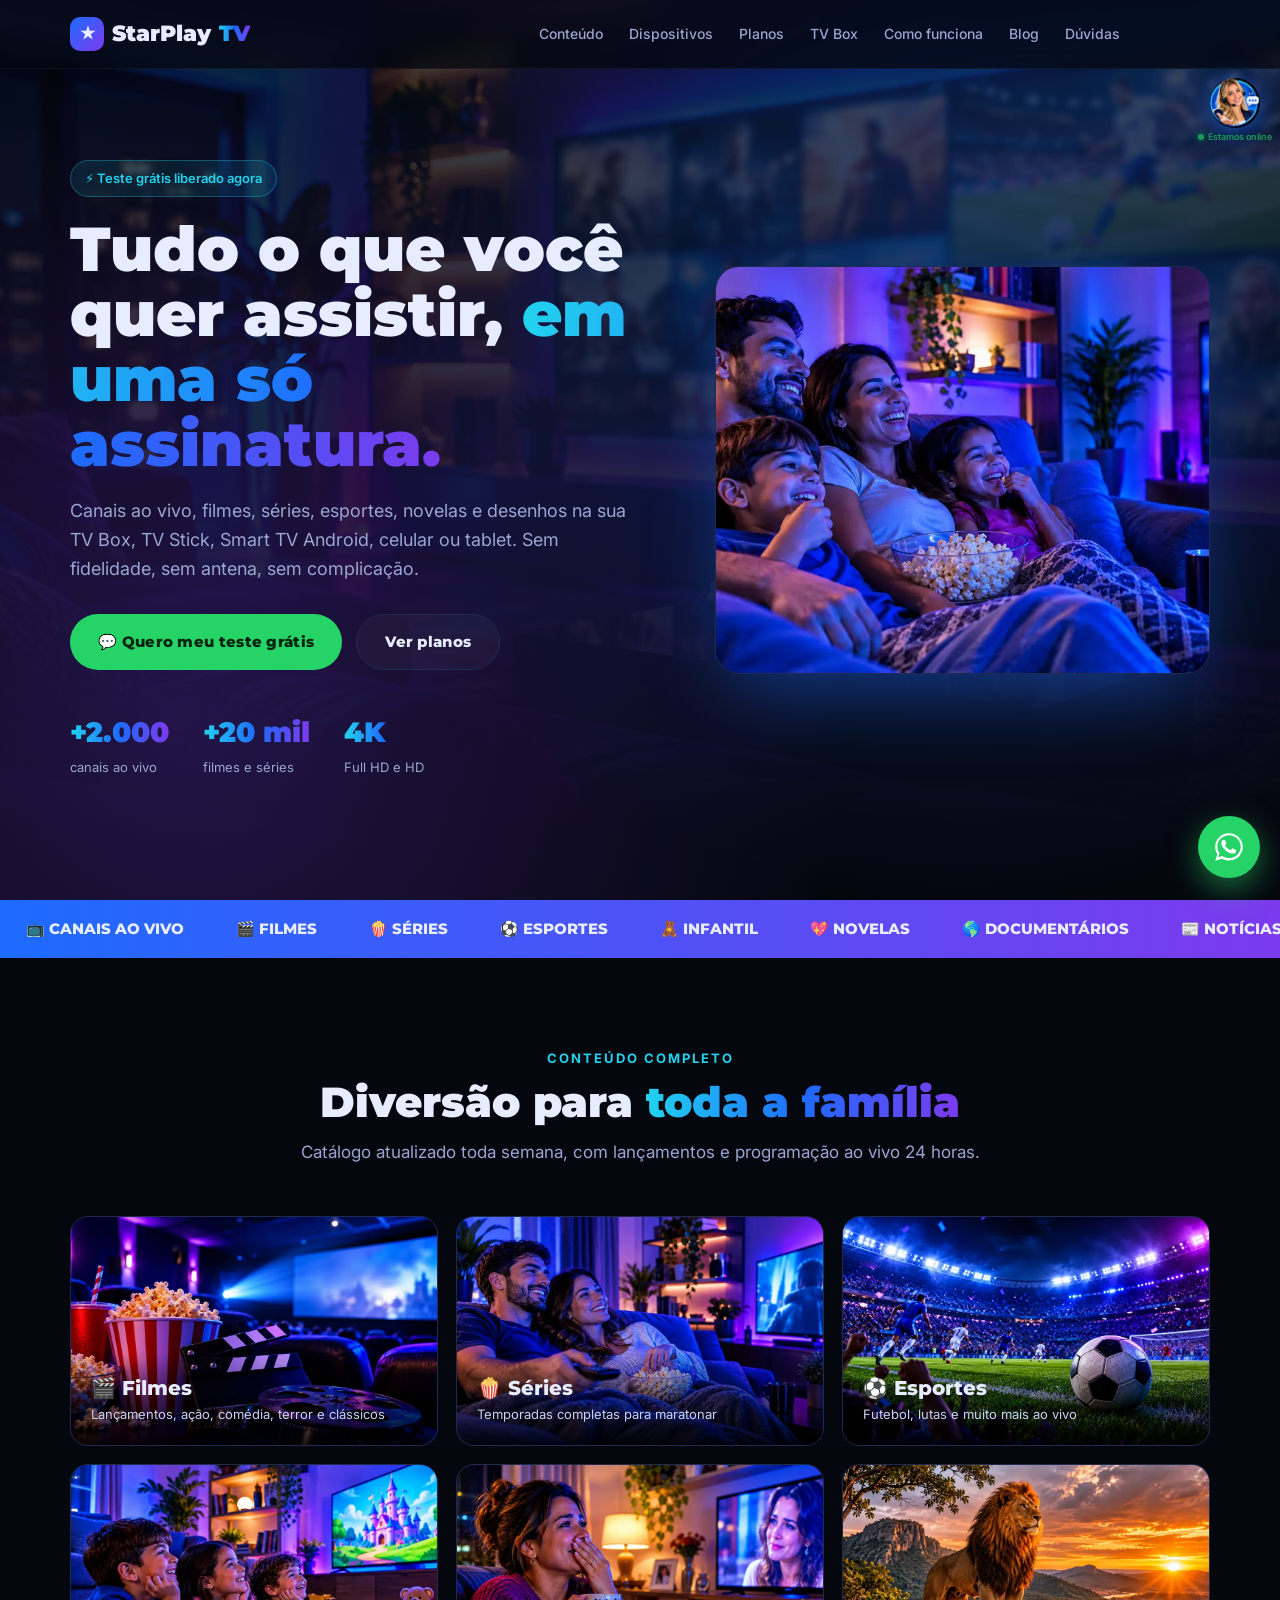
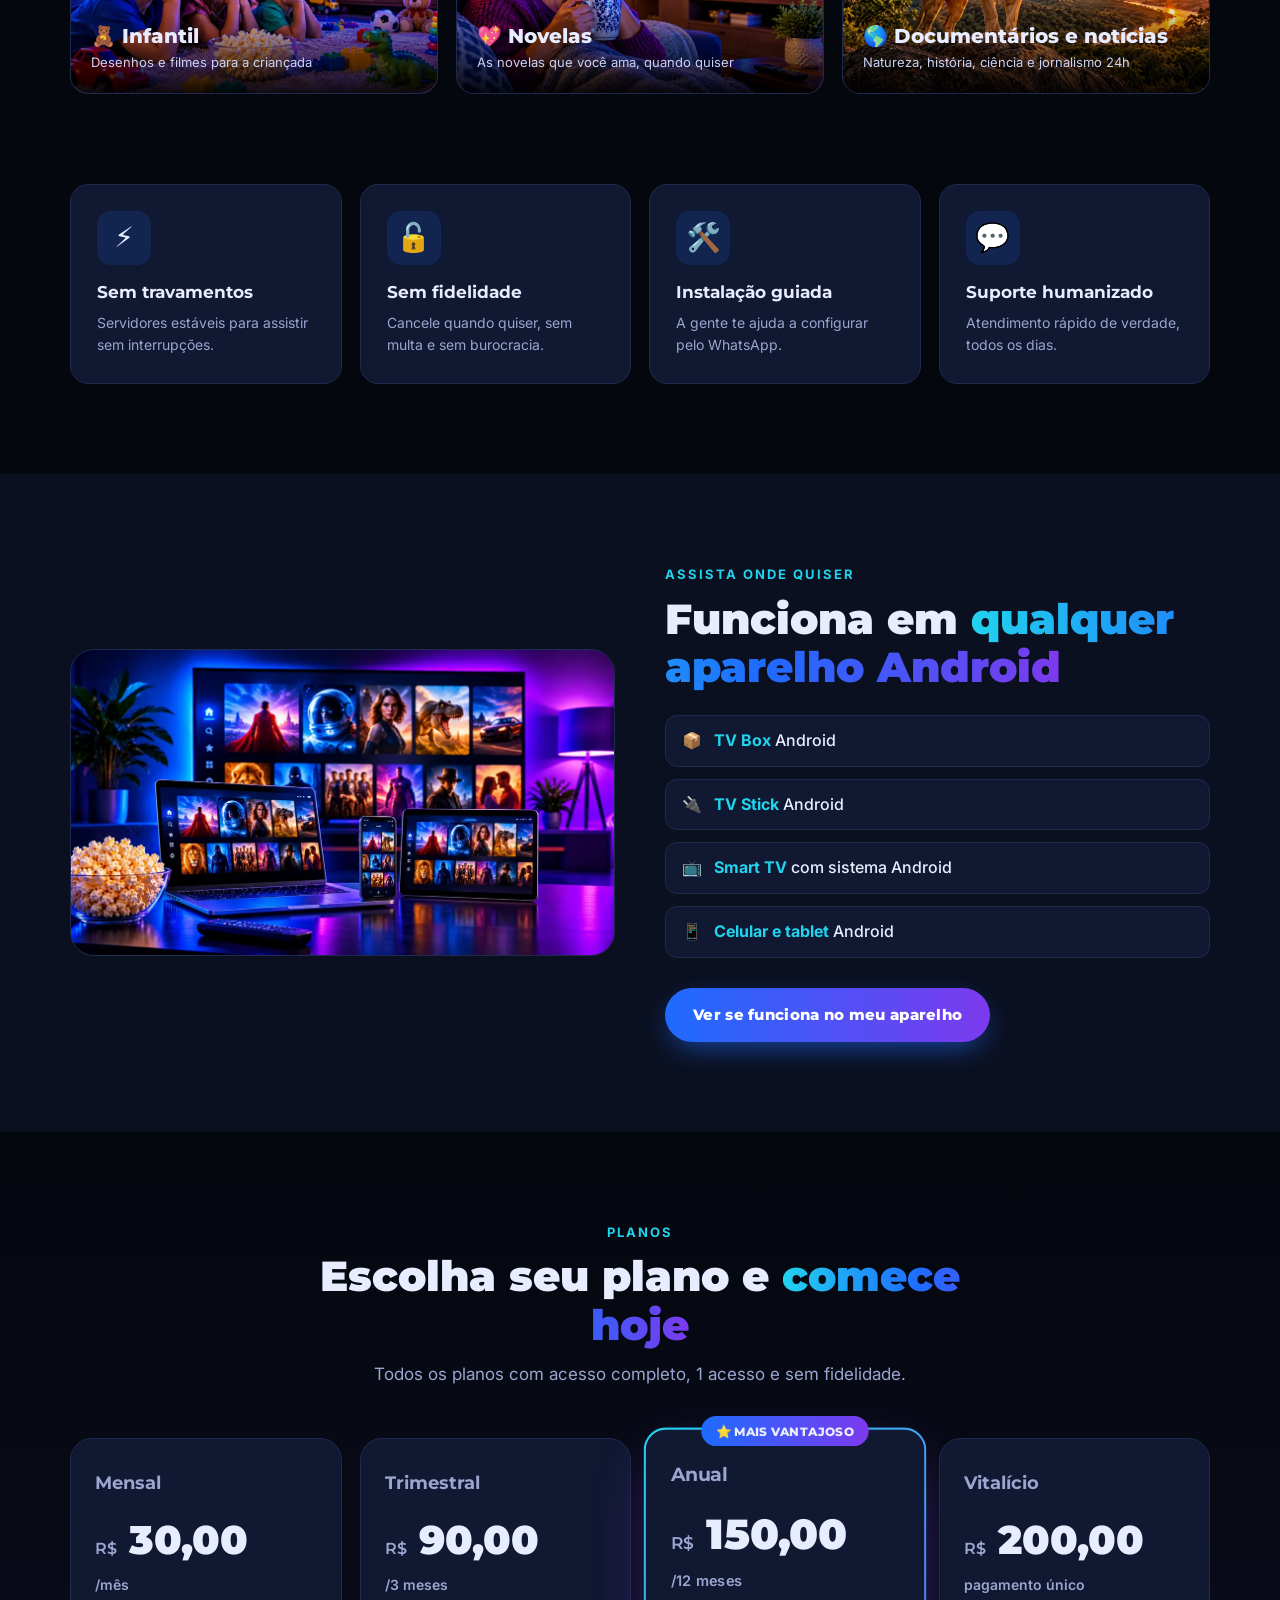
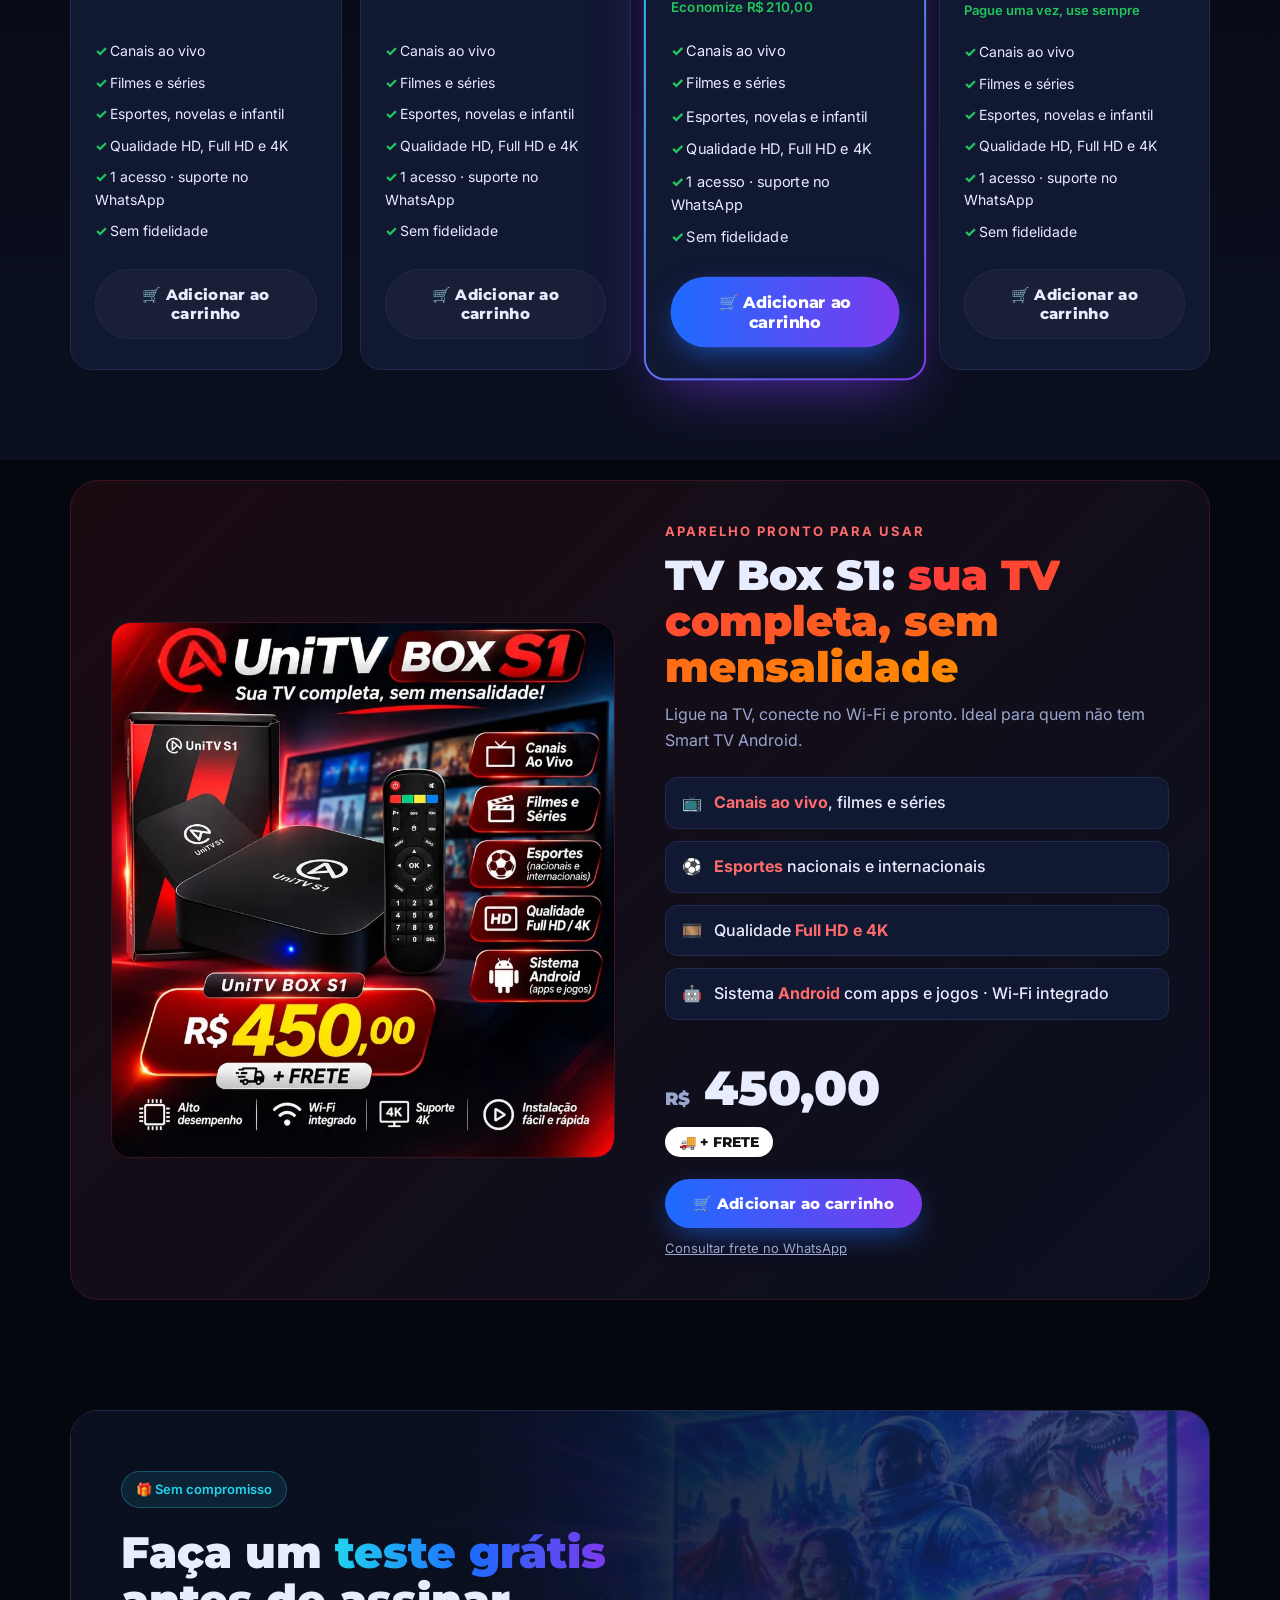
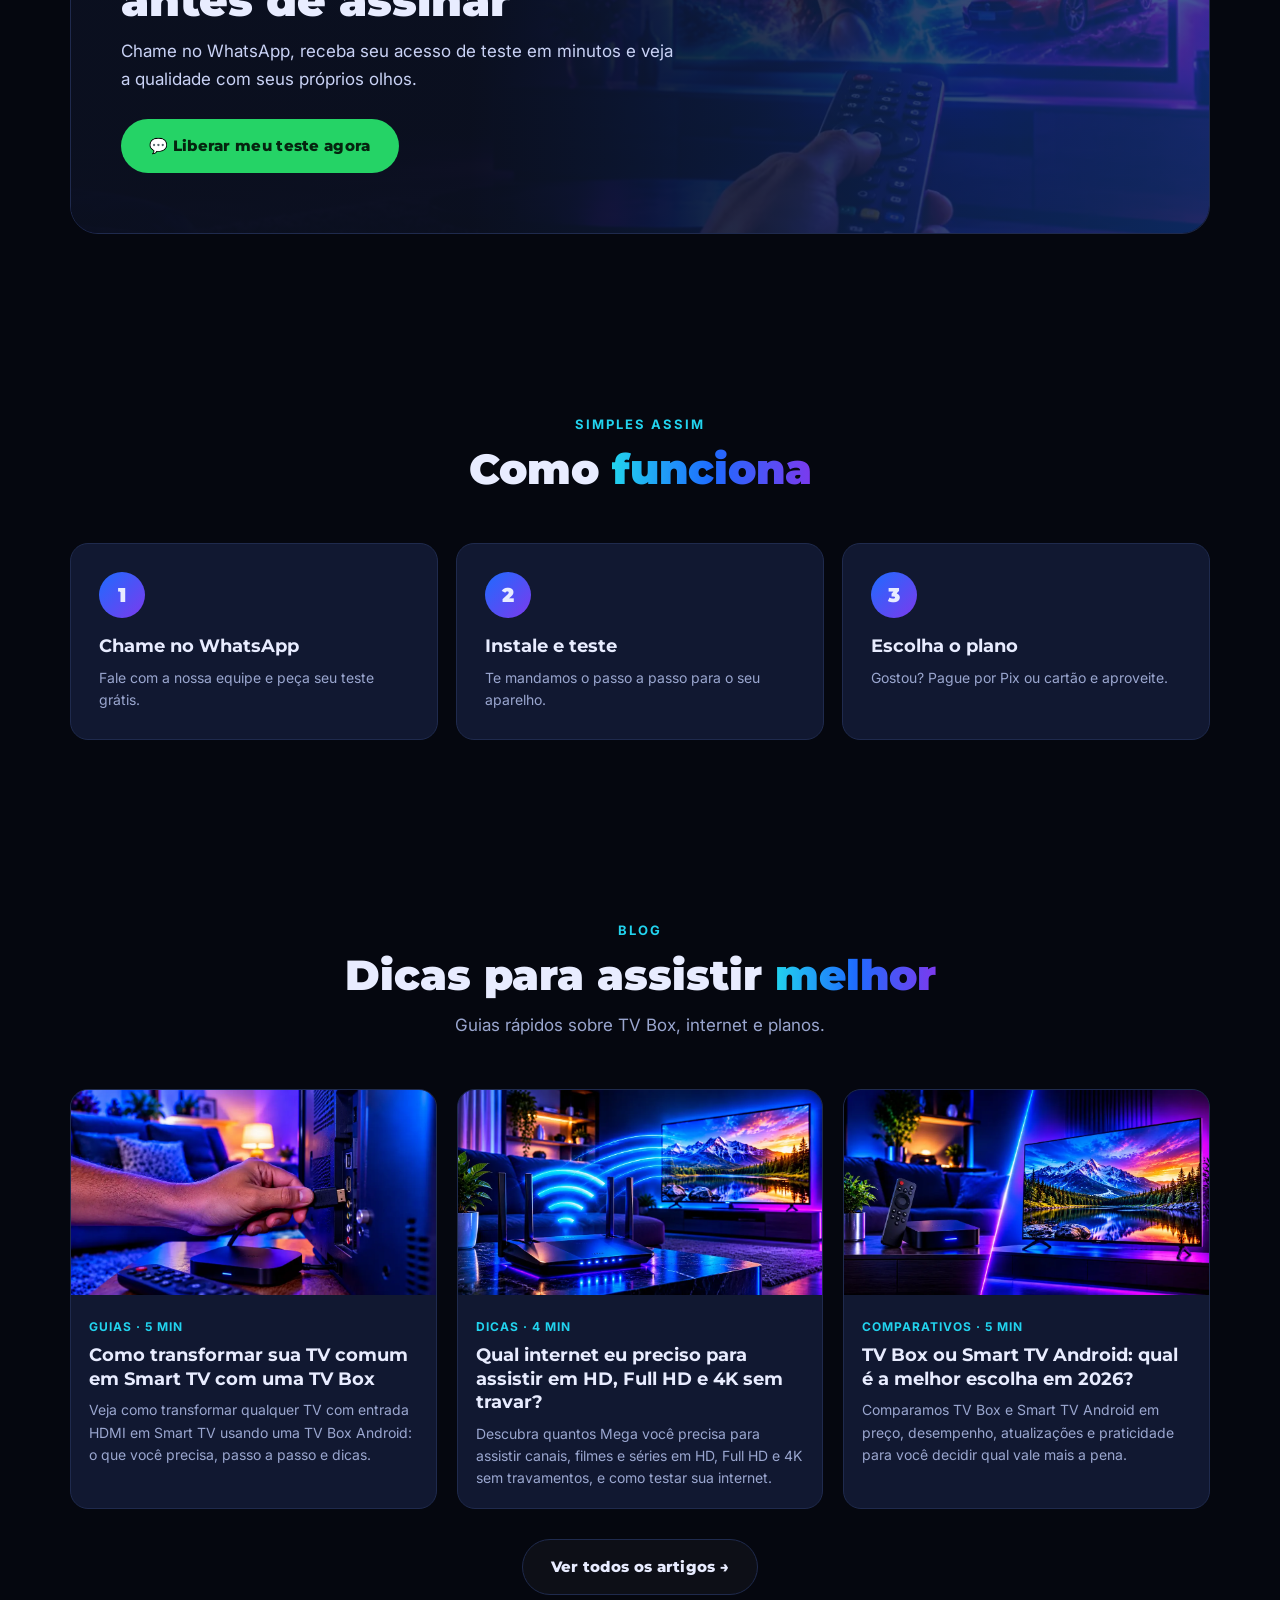
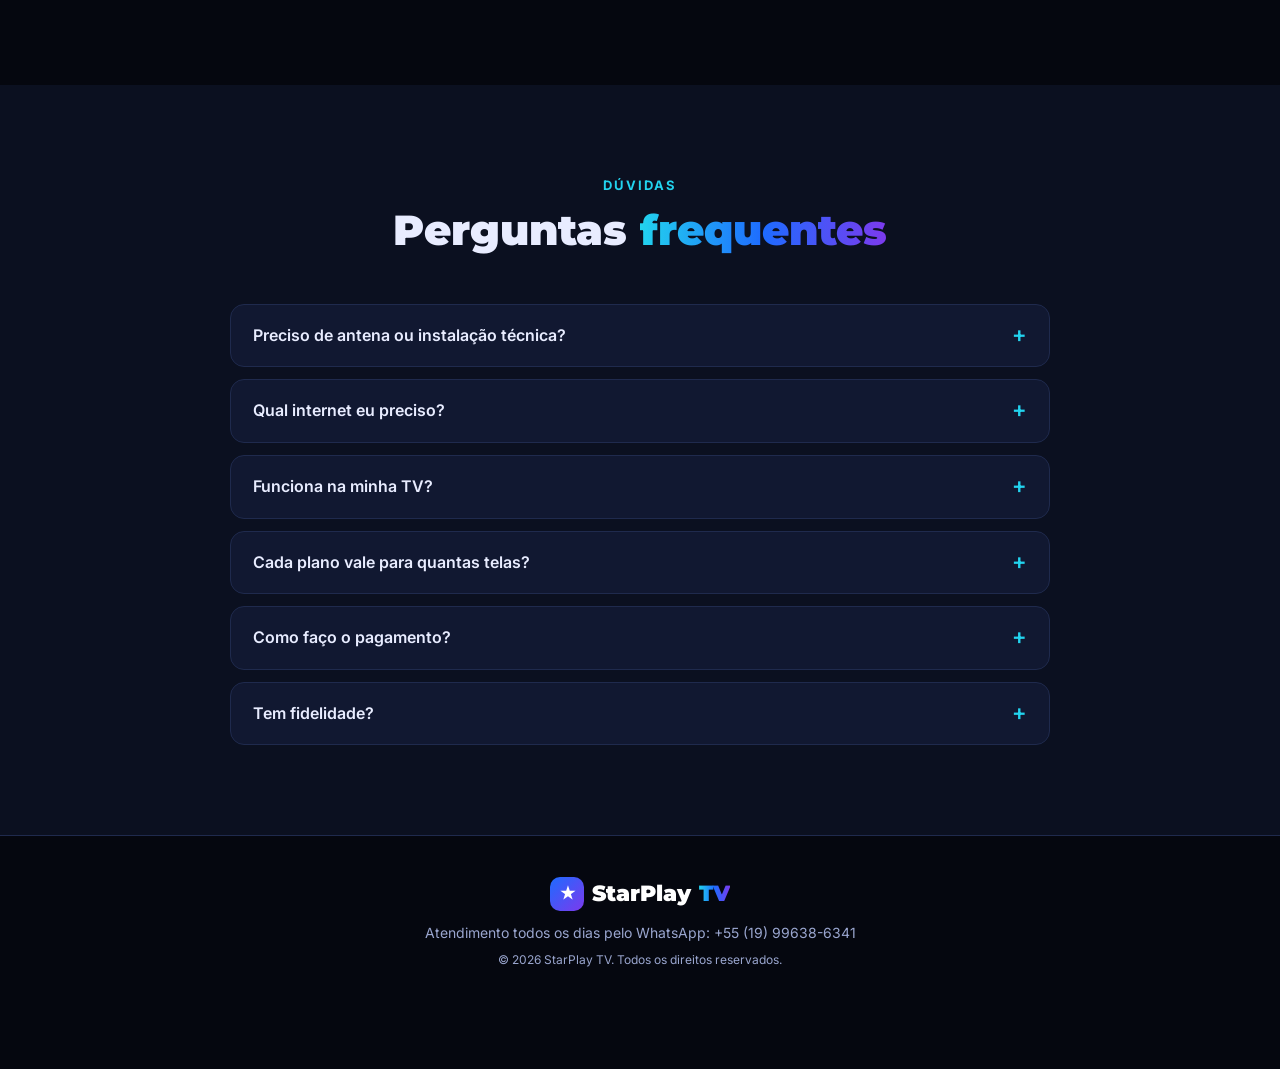
==== index.html @ b4f0ad70 "Add files via upload" ====
<!DOCTYPE html>
<html lang="pt-BR">
<head>
<meta charset="UTF-8">
<meta name="viewport" content="width=device-width, initial-scale=1.0">
<title>StarPlay TV — Canais, Filmes e Séries em um só lugar</title>
<meta name="description" content="Assine a StarPlay TV: canais ao vivo, filmes e séries na TV, celular e computador. Teste grátis pelo WhatsApp.">
<meta property="og:title" content="StarPlay TV — Teste grátis hoje">
<meta property="og:description" content="Canais, filmes e séries em todas as telas. Planos a partir de R$ 29,90.">
<meta property="og:image" content="img/og-compartilhamento.jpg">
<link rel="preconnect" href="https://fonts.googleapis.com">
<link href="https://fonts.googleapis.com/css2?family=Montserrat:wght@500;700;800;900&family=Inter:wght@400;500;600&display=swap" rel="stylesheet">
<style>
:root{--bg:#05070f;--bg2:#0b1020;--card:#111831;--line:#1f2a4d;--azul:#1e6bff;--ciano:#22d3ee;--roxo:#7c3aed;--txt:#e8ecff;--mut:#9aa6cf;--verde:#22c55e;--whats:#25d366}
*{box-sizing:border-box;margin:0;padding:0}
html{scroll-behavior:smooth}
body{font-family:Inter,system-ui,sans-serif;background:var(--bg);color:var(--txt);line-height:1.6;overflow-x:hidden}
h1,h2,h3,.logo,.btn{font-family:Montserrat,sans-serif}
a{color:inherit;text-decoration:none}
.wrap{max-width:1180px;margin:0 auto;padding:0 20px}
.grad{background:linear-gradient(90deg,var(--ciano),var(--azul),var(--roxo));-webkit-background-clip:text;background-clip:text;color:transparent}
.btn{display:inline-flex;align-items:center;justify-content:center;gap:8px;padding:15px 28px;border-radius:999px;font-weight:800;font-size:15px;letter-spacing:.3px;cursor:pointer;border:0;transition:.25s}
.btn-pri{background:linear-gradient(90deg,var(--azul),var(--roxo));color:#fff;box-shadow:0 10px 30px -8px rgba(30,107,255,.7)}
.btn-pri:hover{transform:translateY(-2px);box-shadow:0 16px 40px -8px rgba(124,58,237,.8)}
.btn-whats{background:var(--whats);color:#05240f}
.btn-whats:hover{transform:translateY(-2px);filter:brightness(1.08)}
.btn-out{border:1.5px solid var(--line);color:var(--txt);background:rgba(255,255,255,.03)}
.btn-out:hover{border-color:var(--azul)}
/* imagens com fallback */
.ph{position:relative;overflow:hidden;background:linear-gradient(135deg,#132046,#2a1458)}
.ph img{position:absolute;inset:0;width:100%;height:100%;object-fit:cover}
/* topo */
header{position:fixed;top:0;left:0;right:0;z-index:50;background:rgba(5,7,15,.75);backdrop-filter:blur(12px);border-bottom:1px solid rgba(255,255,255,.05)}
.nav{display:flex;align-items:center;justify-content:space-between;gap:16px;height:68px;padding-right:20px}
.nav .menu{margin-left:auto;margin-right:90px}
.logo{font-weight:900;font-size:22px;display:flex;align-items:center;gap:8px}
.logo span.star{display:inline-grid;place-items:center;width:34px;height:34px;border-radius:10px;background:linear-gradient(135deg,var(--azul),var(--roxo));font-size:17px}
.menu{display:flex;gap:26px;font-size:14px;color:var(--mut);font-weight:500}
.menu a:hover{color:#fff}
@media(max-width:900px){.menu{display:none}.nav{padding-right:20px}.logo{font-size:18px}
.cart-btn{top:auto;right:auto;left:16px;bottom:24px;z-index:90;padding:14px 18px;font-size:16px;background:linear-gradient(90deg,var(--azul),var(--roxo));border:0;box-shadow:0 10px 30px rgba(30,107,255,.5)}}

/* hero */
.hero{position:relative;min-height:100vh;display:flex;align-items:center;padding:110px 0 70px}
.hero .bgimg{position:absolute;inset:0;z-index:-2}
.hero .bgimg img{width:100%;height:100%;object-fit:cover;opacity:.35}
.hero::after{content:"";position:absolute;inset:0;z-index:-1;background:radial-gradient(circle at 75% 30%,rgba(30,107,255,.25),transparent 55%),radial-gradient(circle at 15% 80%,rgba(124,58,237,.25),transparent 50%),linear-gradient(180deg,rgba(5,7,15,.3),var(--bg) 95%)}
.hero-grid{display:grid;grid-template-columns:1.1fr .9fr;gap:40px;align-items:center}
.tag{display:inline-flex;align-items:center;gap:8px;padding:7px 14px;border-radius:999px;background:rgba(34,211,238,.1);border:1px solid rgba(34,211,238,.3);color:var(--ciano);font-size:13px;font-weight:600;margin-bottom:20px}
.hero h1{font-size:clamp(34px,5.5vw,62px);line-height:1.05;font-weight:900;margin-bottom:20px}
.hero p.sub{font-size:18px;color:var(--mut);max-width:560px;margin-bottom:30px}
.cta{display:flex;gap:14px;flex-wrap:wrap}
.nums{display:flex;gap:34px;margin-top:40px;flex-wrap:wrap}
.nums b{display:block;font-family:Montserrat;font-size:28px;font-weight:900}
.nums small{color:var(--mut);font-size:13px}
.hero-img{aspect-ratio:4/3.3;border-radius:24px;border:1px solid var(--line);box-shadow:0 30px 80px -20px rgba(30,107,255,.5)}
@media(max-width:900px){.hero-grid{grid-template-columns:1fr}.hero-img{order:-1}}
/* seções */
section{padding:90px 0}
.sec-head{text-align:center;max-width:680px;margin:0 auto 50px}
.sec-head h2{font-size:clamp(28px,4vw,42px);font-weight:900;line-height:1.15;margin-bottom:12px}
.sec-head p{color:var(--mut);font-size:17px}
.kicker{color:var(--ciano);font-weight:700;font-size:13px;letter-spacing:2px;text-transform:uppercase;margin-bottom:10px;display:block}
/* faixa */
.faixa{background:linear-gradient(90deg,var(--azul),var(--roxo));padding:16px 0;overflow:hidden;white-space:nowrap}
.faixa div{display:inline-block;animation:rola 30s linear infinite;font-family:Montserrat;font-weight:800;font-size:15px}
.faixa span{margin:0 26px}
@keyframes rola{to{transform:translateX(-50%)}}
/* categorias */
.cats{display:grid;grid-template-columns:repeat(3,1fr);gap:18px}
.cat{aspect-ratio:16/10;border-radius:18px;border:1px solid var(--line);transition:.3s}
.cat:hover{transform:translateY(-6px);border-color:var(--azul)}
.cat .lbl{position:absolute;inset:auto 0 0 0;padding:20px;background:linear-gradient(transparent,rgba(0,0,0,.9));z-index:2}
.cat h3{font-size:20px;font-weight:800}
.cat p{font-size:13px;color:#c9d2f5}
@media(max-width:900px){.cats{grid-template-columns:repeat(2,1fr)}}
@media(max-width:560px){.cats{grid-template-columns:1fr}}
/* vantagens */
.vant{display:grid;grid-template-columns:repeat(4,1fr);gap:18px}
.v{background:var(--card);border:1px solid var(--line);border-radius:18px;padding:26px}
.v i{font-style:normal;font-size:28px;display:inline-grid;place-items:center;width:54px;height:54px;border-radius:14px;background:rgba(30,107,255,.15);margin-bottom:14px}
.v h3{font-size:17px;margin-bottom:6px}
.v p{color:var(--mut);font-size:14px}
@media(max-width:900px){.vant{grid-template-columns:repeat(2,1fr)}}
@media(max-width:560px){.vant{grid-template-columns:1fr}}
/* dispositivos */
.disp{display:grid;grid-template-columns:1fr 1fr;gap:50px;align-items:center}
.disp-img{aspect-ratio:16/9;border-radius:24px;border:1px solid var(--line)}
.lista{list-style:none;display:grid;gap:12px;margin:24px 0 30px}
.lista li{display:flex;gap:12px;align-items:center;background:var(--card);border:1px solid var(--line);border-radius:12px;padding:12px 16px;font-weight:500}
.lista li b{color:var(--ciano)}
@media(max-width:900px){.disp{grid-template-columns:1fr}}
/* planos */
#planos{background:linear-gradient(180deg,var(--bg),var(--bg2))}
.planos{display:grid;grid-template-columns:repeat(4,1fr);gap:18px;align-items:stretch}
.plano{position:relative;background:var(--card);border:1px solid var(--line);border-radius:22px;padding:30px 24px;display:flex;flex-direction:column}
.plano.destaque{border:2px solid transparent;background:linear-gradient(var(--card),var(--card)) padding-box,linear-gradient(135deg,var(--ciano),var(--roxo)) border-box;transform:scale(1.04);box-shadow:0 20px 60px -20px rgba(124,58,237,.7)}
.selo{position:absolute;top:-13px;left:50%;transform:translateX(-50%);background:linear-gradient(90deg,var(--azul),var(--roxo));padding:5px 14px;border-radius:999px;font-size:12px;font-weight:800;font-family:Montserrat;white-space:nowrap}
.plano h3{font-size:18px;color:var(--mut);font-weight:700}
.preco{font-family:Montserrat;font-weight:900;font-size:40px;margin:10px 0 2px}
.preco small{font-size:16px;color:var(--mut);font-weight:600}
.per{color:var(--mut);font-size:14px;font-weight:600;margin-bottom:4px}
.eco{color:var(--verde);font-size:13px;font-weight:600;min-height:20px}
.plano ul{list-style:none;margin:20px 0 26px;display:grid;gap:9px;font-size:14px;flex:1}
.plano li::before{content:"✓ ";color:var(--verde);font-weight:800}
.plano .btn{width:100%}
@media(max-width:1000px){.planos{grid-template-columns:repeat(2,1fr)}.plano.destaque{transform:none}}
@media(max-width:560px){.planos{grid-template-columns:1fr}}
/* teste grátis */
.teste{position:relative;border-radius:28px;overflow:hidden;padding:60px 50px;border:1px solid var(--line)}
.teste .bgimg{position:absolute;inset:0;z-index:0}
.teste .bgimg img{width:100%;height:100%;object-fit:cover;opacity:.35}
.teste::before{content:"";position:absolute;inset:0;z-index:1;background:linear-gradient(90deg,rgba(11,16,32,.95) 35%,rgba(30,107,255,.35))}
.teste>.in{position:relative;z-index:2;max-width:560px}
.teste h2{font-size:clamp(28px,4vw,44px);font-weight:900;line-height:1.1;margin-bottom:14px}
.teste p{color:#c9d2f5;margin-bottom:26px;font-size:17px}
@media(max-width:560px){.teste{padding:40px 24px}}
/* passos */
.passos{display:grid;grid-template-columns:repeat(3,1fr);gap:18px;counter-reset:p}
.passo{background:var(--card);border:1px solid var(--line);border-radius:18px;padding:28px;position:relative}
.passo::before{counter-increment:p;content:counter(p);font-family:Montserrat;font-weight:900;font-size:20px;display:grid;place-items:center;width:46px;height:46px;border-radius:50%;background:linear-gradient(135deg,var(--azul),var(--roxo));margin-bottom:14px}
.passo h3{font-size:18px;margin-bottom:6px}
.passo p{color:var(--mut);font-size:14px}
@media(max-width:800px){.passos{grid-template-columns:1fr}}
/* tv box */
.box{display:grid;grid-template-columns:1fr 1fr;gap:50px;align-items:center;background:linear-gradient(135deg,#1a0b12,#0b1020);border:1px solid #3a1420;border-radius:28px;padding:40px}
.box-img{border-radius:20px;overflow:hidden;border:1px solid #3a1420}
.box-img img{width:100%;display:block}
.box h2{font-size:clamp(28px,4vw,42px);font-weight:900;line-height:1.1;margin:8px 0 12px}
.box .red{background:linear-gradient(90deg,#ff3b3b,#ff8a00);-webkit-background-clip:text;background-clip:text;color:transparent}
.box-preco{font-family:Montserrat;font-weight:900;font-size:48px;margin:18px 0 0}
.box-preco small{font-size:18px;color:var(--mut)}
.frete{display:inline-block;background:#fff;color:#111;font-weight:800;font-family:Montserrat;border-radius:999px;padding:4px 14px;font-size:14px;margin-bottom:22px}
.box .lista li b{color:#ff6b6b}
@media(max-width:900px){.box{grid-template-columns:1fr;padding:24px}}
/* carrinho */
.cart-btn{position:fixed;top:14px;right:20px;z-index:60;display:inline-flex;align-items:center;gap:6px;background:rgba(255,255,255,.06);border:1px solid var(--line);border-radius:999px;padding:8px 14px;font-weight:700;font-size:14px;cursor:pointer;color:#fff;font-family:Montserrat}
.cart-btn.vazio-c{display:none}
.cart-btn .qtd{background:var(--whats);color:#05240f;border-radius:999px;min-width:20px;height:20px;display:inline-grid;place-items:center;font-size:12px;padding:0 5px}
.cart-bg{position:fixed;inset:0;background:rgba(0,0,0,.6);z-index:110;display:none}
.cart{position:fixed;top:0;right:0;bottom:0;width:min(400px,100vw);background:#0d1328;border-left:1px solid var(--line);z-index:120;transform:translateX(100%);transition:.3s;display:flex;flex-direction:column}
.cart.aberto{transform:none}.cart.aberto+.cart-bg,.cart-bg.on{display:block}
.cart-h{display:flex;justify-content:space-between;align-items:center;padding:18px 20px;border-bottom:1px solid var(--line)}
.cart-h b{font-family:Montserrat;font-size:18px}.cart-h button{background:none;border:0;color:#fff;font-size:26px;cursor:pointer}
.cart-itens{flex:1;overflow-y:auto;padding:16px 20px;display:grid;gap:12px;align-content:start}
.ci{background:var(--card);border:1px solid var(--line);border-radius:14px;padding:14px;display:grid;grid-template-columns:1fr auto;gap:8px;align-items:center}
.ci b{font-size:15px}.ci small{color:var(--mut);display:block;font-size:12px}
.qt{display:flex;align-items:center;gap:8px}.qt button{width:30px;height:30px;border-radius:50%;border:1px solid var(--line);background:#0b1020;color:#fff;cursor:pointer;font-size:16px}
.rm{background:none;border:0;color:#ff7b7b;font-size:12px;cursor:pointer;text-align:left;padding:0}
.cart-f{padding:18px 20px;border-top:1px solid var(--line)}
.tot{display:flex;justify-content:space-between;font-family:Montserrat;font-weight:900;font-size:22px;margin-bottom:4px}
.cart-f p{color:var(--mut);font-size:12px;margin-bottom:14px}
.cart-f .btn{width:100%}
.vazio{color:var(--mut);text-align:center;padding:40px 10px}
.toast{position:fixed;left:50%;top:80px;transform:translateX(-50%) translateY(20px);background:var(--whats);color:#05240f;font-weight:700;padding:12px 20px;border-radius:999px;z-index:130;opacity:0;transition:.3s;pointer-events:none;font-size:14px}
.toast.on{opacity:1;transform:translateX(-50%)}
@media(max-width:900px){.cart-btn{top:auto;right:auto;left:16px;bottom:24px;z-index:90;padding:14px 18px;font-size:16px;background:linear-gradient(90deg,var(--azul),var(--roxo));border:0;box-shadow:0 10px 30px rgba(30,107,255,.5)}}
.mini-link{display:block;text-align:center;font-size:13px;color:var(--mut);margin-top:10px;text-decoration:underline}
/* blog home */
.blog-grid{display:grid;grid-template-columns:repeat(3,1fr);gap:20px}
.blog-grid .card{background:var(--card);border:1px solid var(--line);border-radius:18px;overflow:hidden;transition:.25s;display:flex;flex-direction:column}
.blog-grid .card:hover{transform:translateY(-5px);border-color:var(--azul)}
.blog-grid .ph{aspect-ratio:16/9}.blog-grid .in{padding:18px}.blog-grid h3{font-size:18px;line-height:1.3;margin:6px 0 8px}.blog-grid p{color:var(--mut);font-size:14px}
.blog-grid .meta{font-size:12px;color:var(--ciano);font-weight:700;text-transform:uppercase;letter-spacing:1px}
@media(max-width:900px){.blog-grid{grid-template-columns:1fr}}
/* faq */
.faq{max-width:820px;margin:0 auto;display:grid;gap:12px}
details{background:var(--card);border:1px solid var(--line);border-radius:14px;padding:18px 22px}
summary{cursor:pointer;font-weight:600;list-style:none;display:flex;justify-content:space-between;gap:10px}
summary::after{content:"+";color:var(--ciano);font-size:22px;line-height:1}
details[open] summary::after{content:"–"}
details p{color:var(--mut);margin-top:10px;font-size:15px}
/* rodapé */
footer{border-top:1px solid var(--line);padding:40px 0 100px;color:var(--mut);font-size:14px;text-align:center}
footer .logo{justify-content:center;color:#fff;margin-bottom:10px}
/* ===== WHATSAPP FLUTUANTE (embaixo, direita) ===== */
.whats-float{position:fixed;right:20px;bottom:22px;z-index:90;width:62px;height:62px;border-radius:50%;background:var(--whats);display:grid;place-items:center;box-shadow:0 10px 30px rgba(37,211,102,.5);animation:pulsa 2s infinite,piscaW 1.2s infinite}
@keyframes piscaW{0%,100%{opacity:1;transform:scale(1)}50%{opacity:.55;transform:scale(1.08)}}
.whats-float svg{width:34px;height:34px;fill:#fff}
@keyframes pulsa{0%{box-shadow:0 0 0 0 rgba(37,211,102,.6)}70%{box-shadow:0 0 0 18px rgba(37,211,102,0)}100%{box-shadow:0 0 0 0 rgba(37,211,102,0)}}
/* ===== CHATBOT (em cima, direita) ===== */
.bot-btn{position:fixed;top:78px;right:8px;z-index:100;display:flex;flex-direction:column;align-items:center;gap:2px;cursor:pointer;background:none;border:0}
.bot-btn img{width:50px;height:50px;border-radius:50%;object-fit:cover;filter:drop-shadow(0 4px 12px rgba(30,107,255,.6))}
.online{font-size:9px;color:var(--verde);font-weight:600;display:flex;align-items:center;gap:4px;white-space:nowrap;opacity:.75;animation:pisca 1.4s infinite}
.online::before{content:"";width:6px;height:6px;border-radius:50%;background:var(--verde);box-shadow:0 0 6px var(--verde)}
@keyframes pisca{0%,100%{opacity:.8}50%{opacity:.2}}
.bot{position:fixed;top:150px;right:14px;z-index:100;width:min(360px,calc(100vw - 28px));height:min(500px,calc(100vh - 230px));background:#0d1328;border:1px solid var(--line);border-radius:20px;display:none;flex-direction:column;overflow:hidden;box-shadow:0 30px 80px rgba(0,0,0,.6)}
.bot.aberto{display:flex;animation:entra .25s ease}
@keyframes entra{from{opacity:0;transform:translateY(-10px)}}
.bot-top{display:flex;align-items:center;gap:10px;padding:12px 14px;background:linear-gradient(90deg,var(--azul),var(--roxo))}
.bot-top img{width:40px;height:40px;border-radius:50%;background:#fff}
.bot-top b{font-family:Montserrat;font-size:14px;display:block}
.bot-top .online{color:#bbf7d0}.bot-top .online::before{background:#bbf7d0}
.bot-top button{margin-left:auto;background:none;border:0;color:#fff;font-size:22px;cursor:pointer}
.bot-msgs{flex:1;overflow-y:auto;padding:14px;display:flex;flex-direction:column;gap:10px}
.m{max-width:85%;padding:10px 13px;border-radius:14px;font-size:14px;line-height:1.45}
.m.b{background:var(--card);border:1px solid var(--line);align-self:flex-start;border-bottom-left-radius:4px}
.m.u{background:var(--azul);align-self:flex-end;border-bottom-right-radius:4px}
.ops{display:flex;flex-wrap:wrap;gap:6px}
.ops button{background:rgba(30,107,255,.12);border:1px solid rgba(30,107,255,.5);color:#cfe0ff;border-radius:999px;padding:7px 12px;font-size:13px;cursor:pointer}
.ops button:hover{background:var(--azul);color:#fff}
.digitando{font-size:12px;color:var(--mut);padding:0 14px 6px;display:none}
.bot-in{display:flex;gap:8px;padding:10px;border-top:1px solid var(--line)}
.bot-in input{flex:1;background:var(--card);border:1px solid var(--line);border-radius:999px;padding:10px 14px;color:#fff;font-size:14px;outline:none}
.bot-in button{background:var(--azul);border:0;color:#fff;width:42px;border-radius:50%;cursor:pointer;font-size:16px}
</style>
</head>
<body>

<!-- CHATBOT: botão no topo direito com "Estamos online" piscando -->
<div class="bot-btn" id="botBtn" role="button" aria-label="Abrir atendimento">
  <img src="[data-uri]" alt="Atendente">
  <span class="online">Estamos online</span>
</div>
<div class="bot" id="bot">
  <div class="bot-top">
    <img src="[data-uri]" alt="">
    <div><b>Júlia · StarPlay TV</b><span class="online">Estamos online</span></div>
    <button id="botFechar" aria-label="Fechar">×</button>
  </div>
  <div class="bot-msgs" id="msgs"></div>
  <div class="digitando" id="dig">Júlia está digitando…</div>
  <form class="bot-in" id="botForm"><input id="botTxt" placeholder="Digite sua dúvida…" autocomplete="off"><button aria-label="Enviar">➤</button></form>
</div>

<aside class="cart" id="cart">
  <div class="cart-h"><b>🛒 Seu carrinho</b><button id="cartFechar" aria-label="Fechar">×</button></div>
  <div class="cart-itens" id="cartItens"></div>
  <div class="cart-f">
    <div class="tot"><span>Total</span><span id="cartTot">R$ 0,00</span></div>
    <p id="cartObs">Pagamento por Pix ou cartão, combinado no WhatsApp.</p>
    <a class="btn btn-whats" id="cartFinal">💬 Finalizar pedido no WhatsApp</a>
    <a href="#planos" class="mini-link" id="cartMais">Continuar escolhendo</a>
  </div>
</aside>
<div class="cart-bg" id="cartBg"></div>
<button class="cart-btn vazio-c" id="cartBtn" aria-label="Abrir carrinho">🛒 <span class="qtd" id="cartQtd">0</span></button>
<div class="toast" id="toast">✓ Adicionado ao carrinho</div>

<header><div class="wrap nav">
  <a href="#topo" class="logo"><span class="star">★</span>StarPlay<span class="grad">TV</span></a>
  <nav class="menu"><a href="#conteudo">Conteúdo</a><a href="#dispositivos">Dispositivos</a><a href="#planos">Planos</a><a href="#tvbox">TV Box</a><a href="#como">Como funciona</a><a href="blog/index.html">Blog</a><a href="#faq">Dúvidas</a></nav>
</div></header>

<section class="hero" id="topo">
  <div class="bgimg"><img src="[data-uri]" alt="" onerror="this.remove()"></div>
  <div class="wrap hero-grid">
    <div>
      <span class="tag">⚡ Teste grátis liberado agora</span>
      <h1>Tudo o que você quer assistir, <span class="grad">em uma só assinatura.</span></h1>
      <p class="sub">Canais ao vivo, filmes, séries, esportes, novelas e desenhos na sua TV Box, TV Stick, Smart TV Android, celular ou tablet. Sem fidelidade, sem antena, sem complicação.</p>
      <div class="cta">
        <a class="btn btn-whats" data-msg="Olá! Quero fazer o TESTE GRÁTIS da StarPlay TV 😊">💬 Quero meu teste grátis</a>
        <a class="btn btn-out" href="#planos">Ver planos</a>
      </div>
      <div class="nums">
        <div><b class="grad">+2.000</b><small>canais ao vivo</small></div>
        <div><b class="grad">+20 mil</b><small>filmes e séries</small></div>
        <div><b class="grad">4K</b><small>Full HD e HD</small></div>
      </div>
    </div>
    <div class="ph hero-img"><img src="[data-uri]" alt="Família assistindo TV" onerror="this.remove()"></div>
  </div>
</section>

<div class="faixa"><div>
  <span>📺 CANAIS AO VIVO</span><span>🎬 FILMES</span><span>🍿 SÉRIES</span><span>⚽ ESPORTES</span><span>🧸 INFANTIL</span><span>💖 NOVELAS</span><span>🌎 DOCUMENTÁRIOS</span><span>📰 NOTÍCIAS</span>
  <span>📺 CANAIS AO VIVO</span><span>🎬 FILMES</span><span>🍿 SÉRIES</span><span>⚽ ESPORTES</span><span>🧸 INFANTIL</span><span>💖 NOVELAS</span><span>🌎 DOCUMENTÁRIOS</span><span>📰 NOTÍCIAS</span>
</div></div>

<section id="conteudo"><div class="wrap">
  <div class="sec-head"><span class="kicker">Conteúdo completo</span><h2>Diversão para <span class="grad">toda a família</span></h2><p>Catálogo atualizado toda semana, com lançamentos e programação ao vivo 24 horas.</p></div>
  <div class="cats">
    <div class="ph cat"><img src="[data-uri]" alt="" onerror="this.remove()"><div class="lbl"><h3>🎬 Filmes</h3><p>Lançamentos, ação, comédia, terror e clássicos</p></div></div>
    <div class="ph cat"><img src="[data-uri]" alt="" onerror="this.remove()"><div class="lbl"><h3>🍿 Séries</h3><p>Temporadas completas para maratonar</p></div></div>
    <div class="ph cat"><img src="[data-uri]" alt="" onerror="this.remove()"><div class="lbl"><h3>⚽ Esportes</h3><p>Futebol, lutas e muito mais ao vivo</p></div></div>
    <div class="ph cat"><img src="[data-uri]" alt="" onerror="this.remove()"><div class="lbl"><h3>🧸 Infantil</h3><p>Desenhos e filmes para a criançada</p></div></div>
    <div class="ph cat"><img src="[data-uri]" alt="" onerror="this.remove()"><div class="lbl"><h3>💖 Novelas</h3><p>As novelas que você ama, quando quiser</p></div></div>
    <div class="ph cat"><img src="[data-uri]" alt="" onerror="this.remove()"><div class="lbl"><h3>🌎 Documentários e notícias</h3><p>Natureza, história, ciência e jornalismo 24h</p></div></div>
  </div>
</div></section>

<section style="padding-top:0"><div class="wrap">
  <div class="vant">
    <div class="v"><i>⚡</i><h3>Sem travamentos</h3><p>Servidores estáveis para assistir sem interrupções.</p></div>
    <div class="v"><i>🔓</i><h3>Sem fidelidade</h3><p>Cancele quando quiser, sem multa e sem burocracia.</p></div>
    <div class="v"><i>🛠️</i><h3>Instalação guiada</h3><p>A gente te ajuda a configurar pelo WhatsApp.</p></div>
    <div class="v"><i>💬</i><h3>Suporte humanizado</h3><p>Atendimento rápido de verdade, todos os dias.</p></div>
  </div>
</div></section>

<section id="dispositivos" style="background:var(--bg2)"><div class="wrap disp">
  <div class="ph disp-img"><img src="[data-uri]" alt="TV, celular, tablet e notebook" onerror="this.remove()"></div>
  <div>
    <span class="kicker">Assista onde quiser</span>
    <h2 style="font-size:clamp(28px,4vw,42px);font-weight:900;line-height:1.15">Funciona em <span class="grad">qualquer aparelho Android</span></h2>
    <ul class="lista">
      <li>📦 <span><b>TV Box</b> Android</span></li>
      <li>🔌 <span><b>TV Stick</b> Android</span></li>
      <li>📺 <span><b>Smart TV</b> com sistema Android</span></li>
      <li>📱 <span><b>Celular e tablet</b> Android</span></li>
    </ul>
    <a class="btn btn-pri" data-msg="Olá! Quero saber se funciona no meu aparelho.">Ver se funciona no meu aparelho</a>
  </div>
</div></section>

<section id="planos"><div class="wrap">
  <div class="sec-head"><span class="kicker">Planos</span><h2>Escolha seu plano e <span class="grad">comece hoje</span></h2><p>Todos os planos com acesso completo, 1 acesso e sem fidelidade.</p></div>
  <div class="planos" id="listaPlanos"></div>
</div></section>

<section id="tvbox" style="padding-top:20px"><div class="wrap">
  <div class="box">
    <div class="box-img"><img src="[data-uri]" alt="TV Box S1 com controle remoto"></div>
    <div>
      <span class="kicker" style="color:#ff6b6b">Aparelho pronto para usar</span>
      <h2>TV Box S1: <span class="red">sua TV completa, sem mensalidade</span></h2>
      <p style="color:var(--mut)">Ligue na TV, conecte no Wi-Fi e pronto. Ideal para quem não tem Smart TV Android.</p>
      <ul class="lista">
        <li>📺 <span><b>Canais ao vivo</b>, filmes e séries</span></li>
        <li>⚽ <span><b>Esportes</b> nacionais e internacionais</span></li>
        <li>🎞️ <span>Qualidade <b>Full HD e 4K</b></span></li>
        <li>🤖 <span>Sistema <b>Android</b> com apps e jogos · Wi-Fi integrado</span></li>
      </ul>
      <div class="box-preco"><small>R$</small> 450,00</div>
      <span class="frete">🚚 + FRETE</span><br>
      <button class="btn btn-pri" data-add="tvbox">🛒 Adicionar ao carrinho</button>
      <a class="mini-link" style="text-align:left" data-msg="Olá! Quero saber o valor do frete da TV Box S1 para minha cidade.">Consultar frete no WhatsApp</a>
    </div>
  </div>
</div></section>

<section style="padding-top:20px"><div class="wrap">
  <div class="teste">
    <div class="bgimg"><img src="[data-uri]" alt="" onerror="this.remove()"></div>
    <div class="in">
      <span class="tag">🎁 Sem compromisso</span>
      <h2>Faça um <span class="grad">teste grátis</span> antes de assinar</h2>
      <p>Chame no WhatsApp, receba seu acesso de teste em minutos e veja a qualidade com seus próprios olhos.</p>
      <a class="btn btn-whats" data-msg="Olá! Quero fazer o TESTE GRÁTIS da StarPlay TV 😊">💬 Liberar meu teste agora</a>
    </div>
  </div>
</div></section>

<section id="como"><div class="wrap">
  <div class="sec-head"><span class="kicker">Simples assim</span><h2>Como <span class="grad">funciona</span></h2></div>
  <div class="passos">
    <div class="passo"><h3>Chame no WhatsApp</h3><p>Fale com a nossa equipe e peça seu teste grátis.</p></div>
    <div class="passo"><h3>Instale e teste</h3><p>Te mandamos o passo a passo para o seu aparelho.</p></div>
    <div class="passo"><h3>Escolha o plano</h3><p>Gostou? Pague por Pix ou cartão e aproveite.</p></div>
  </div>
</div></section>

<section id="blog"><div class="wrap">
  <div class="sec-head"><span class="kicker">Blog</span><h2>Dicas para assistir <span class="grad">melhor</span></h2><p>Guias rápidos sobre TV Box, internet e planos.</p></div>
  <div class="blog-grid"><a class="card" href="blog/como-transformar-tv-comum-em-smart-tv.html"><div class="ph"><img src="[data-uri]" alt="Como transformar sua TV comum em Smart TV com uma TV Box" loading="lazy" onerror="this.remove()"></div><div class="in"><span class="meta">Guias · 5 min</span><h3>Como transformar sua TV comum em Smart TV com uma TV Box</h3><p>Veja como transformar qualquer TV com entrada HDMI em Smart TV usando uma TV Box Android: o que você precisa, passo a passo e dicas.</p></div></a><a class="card" href="blog/internet-necessaria-para-assistir-4k-sem-travar.html"><div class="ph"><img src="[data-uri]" alt="Qual internet eu preciso para assistir em HD, Full HD e 4K sem travar?" loading="lazy" onerror="this.remove()"></div><div class="in"><span class="meta">Dicas · 4 min</span><h3>Qual internet eu preciso para assistir em HD, Full HD e 4K sem travar?</h3><p>Descubra quantos Mega você precisa para assistir canais, filmes e séries em HD, Full HD e 4K sem travamentos, e como testar sua internet.</p></div></a><a class="card" href="blog/tv-box-ou-smart-tv-android-qual-escolher.html"><div class="ph"><img src="[data-uri]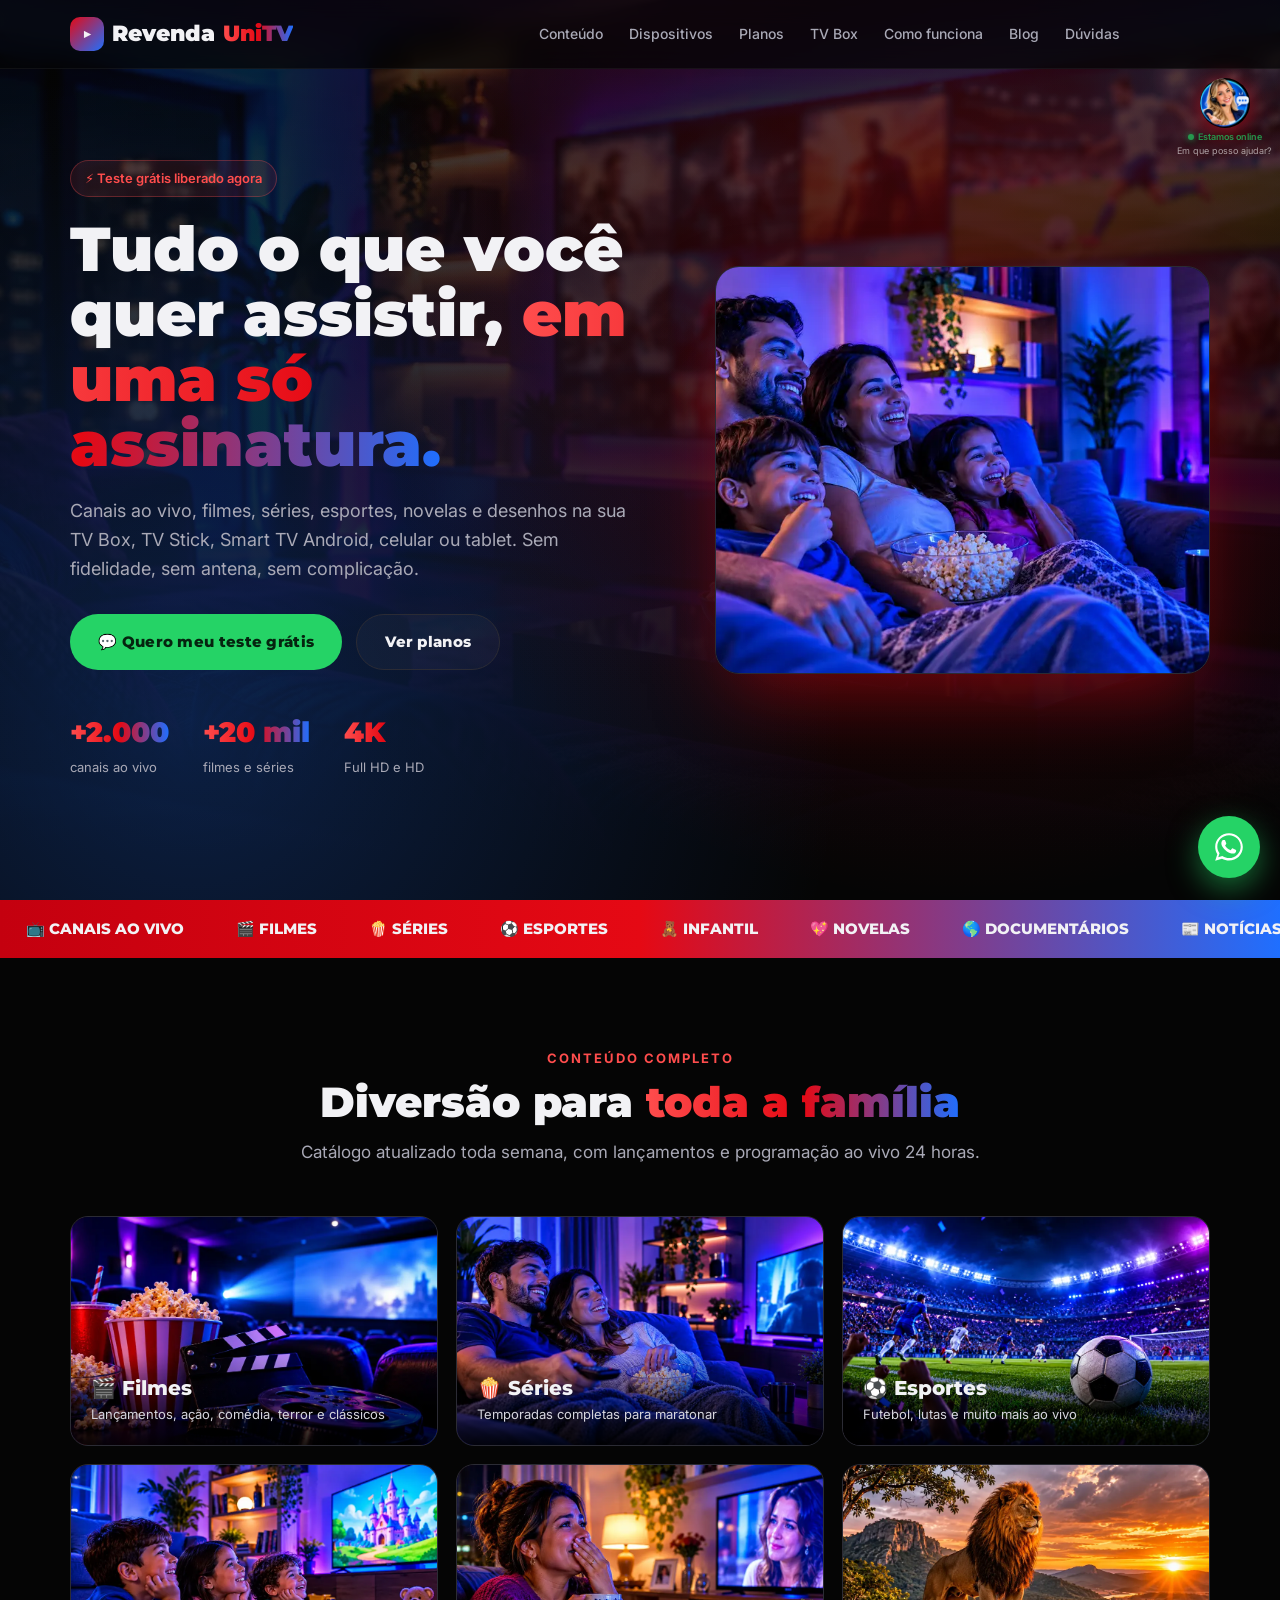
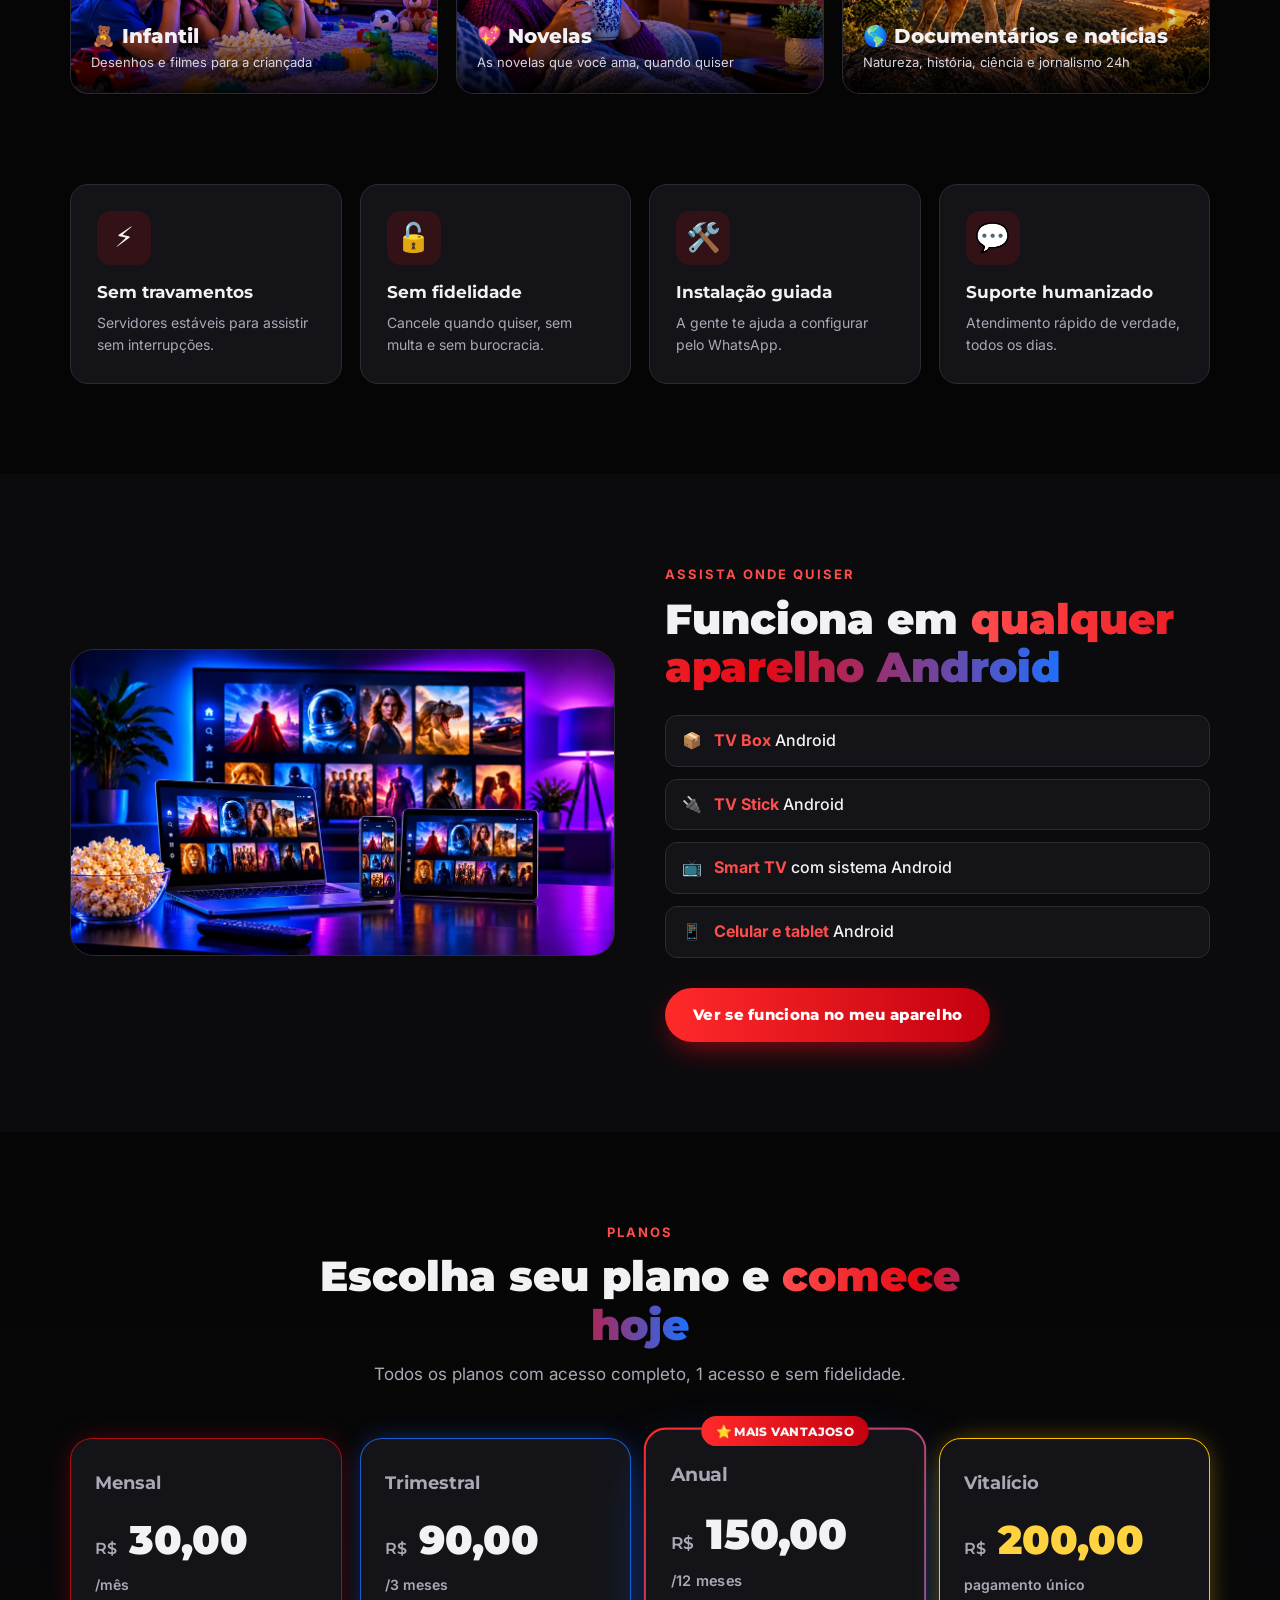
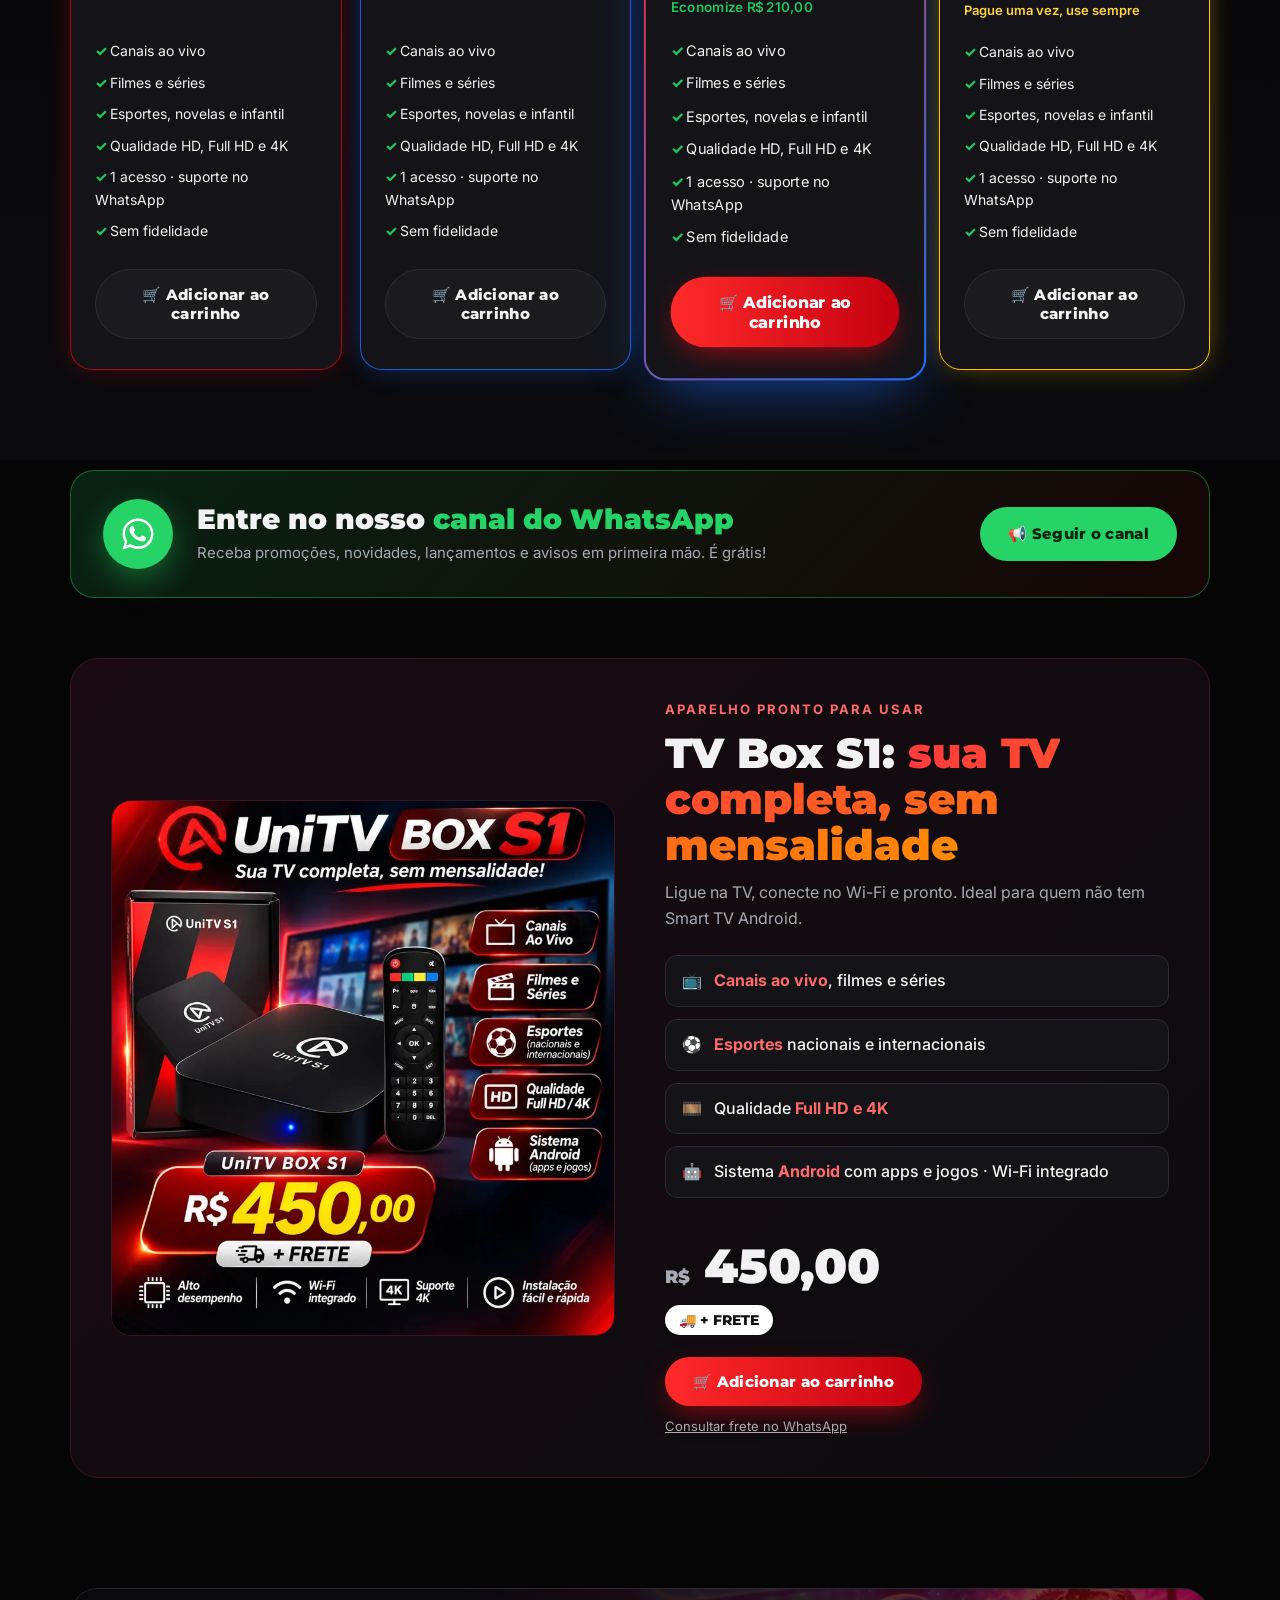
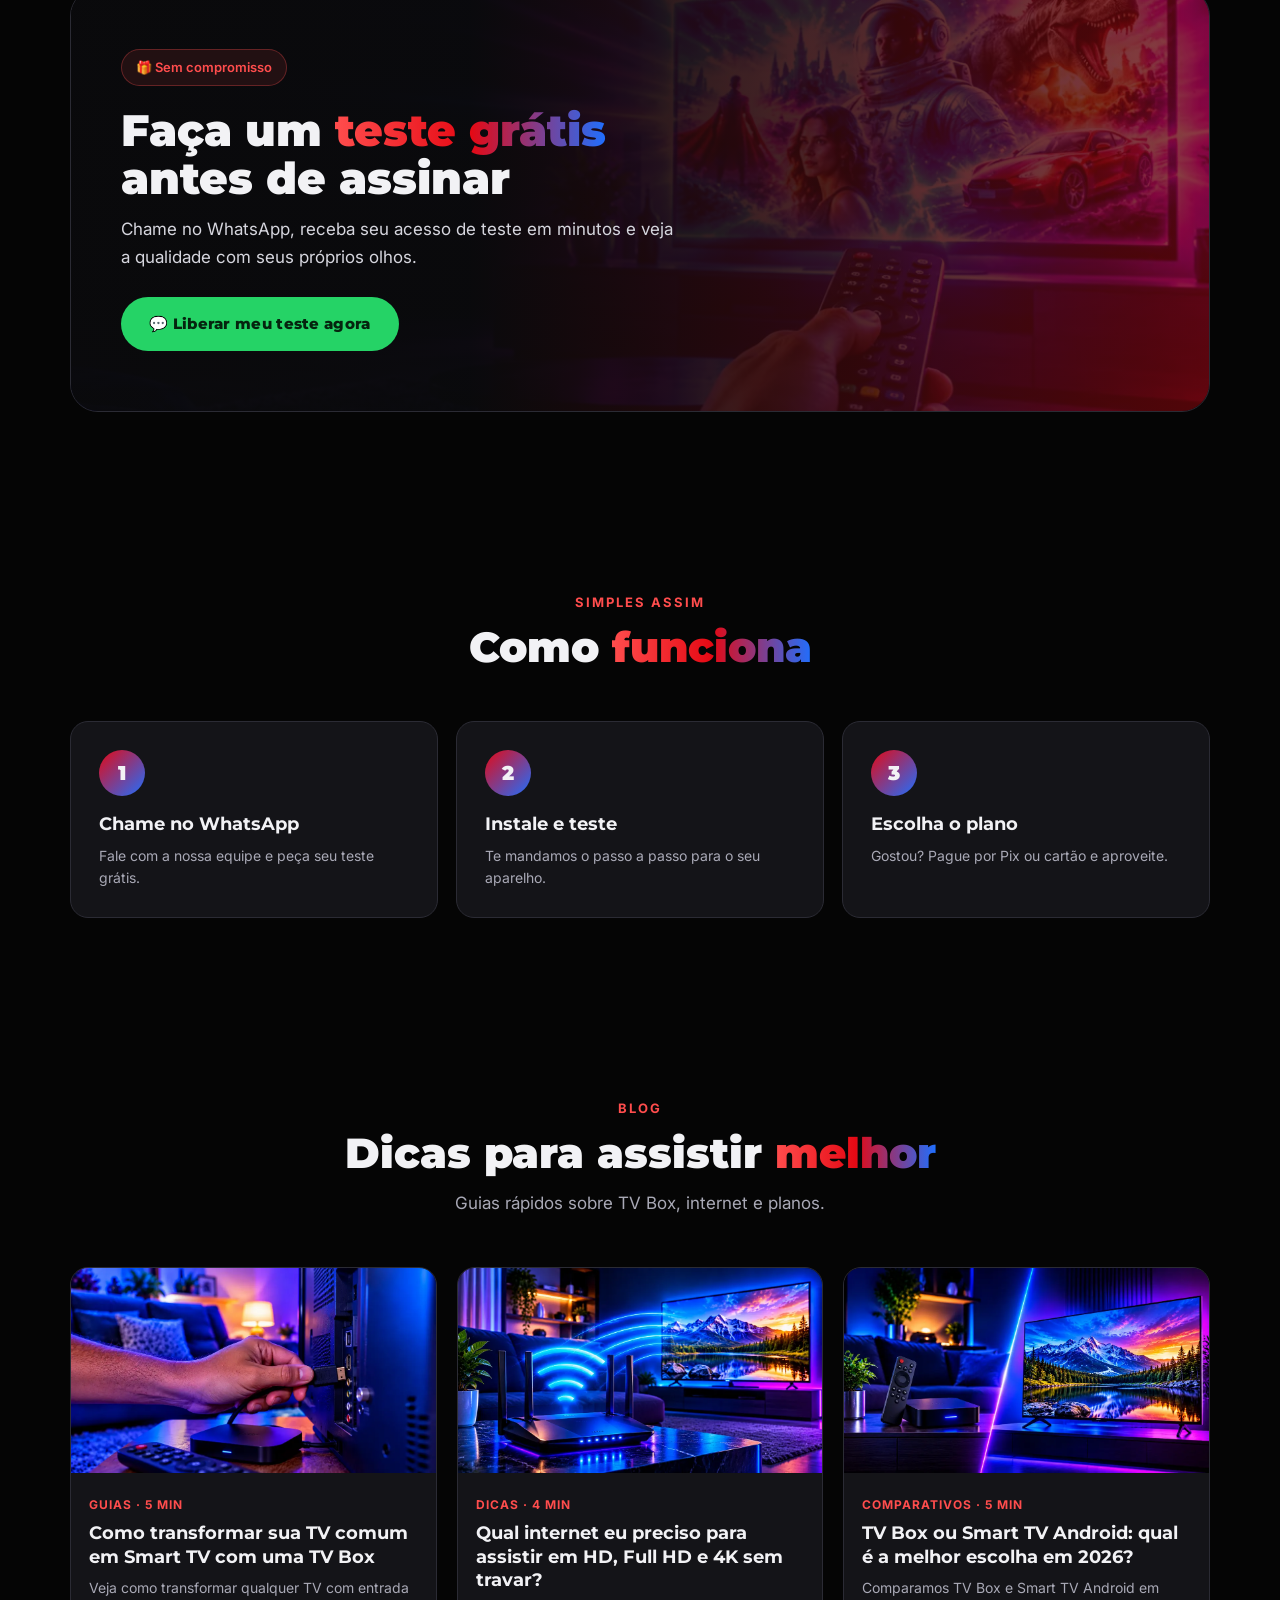
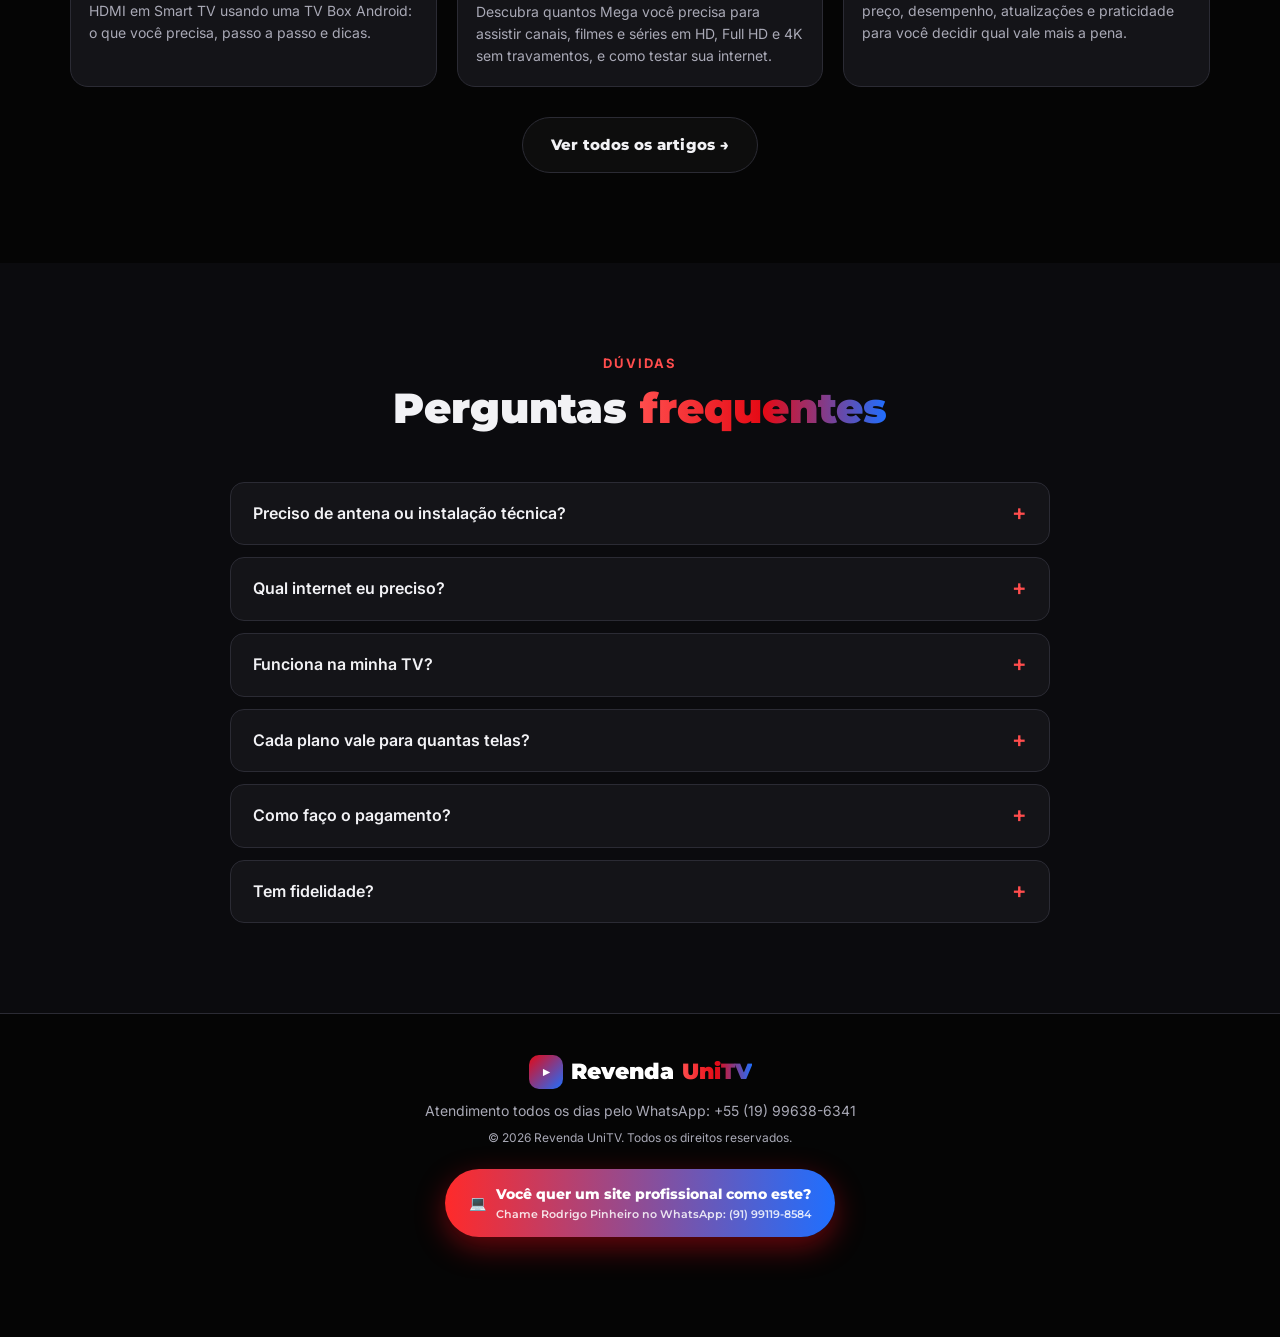
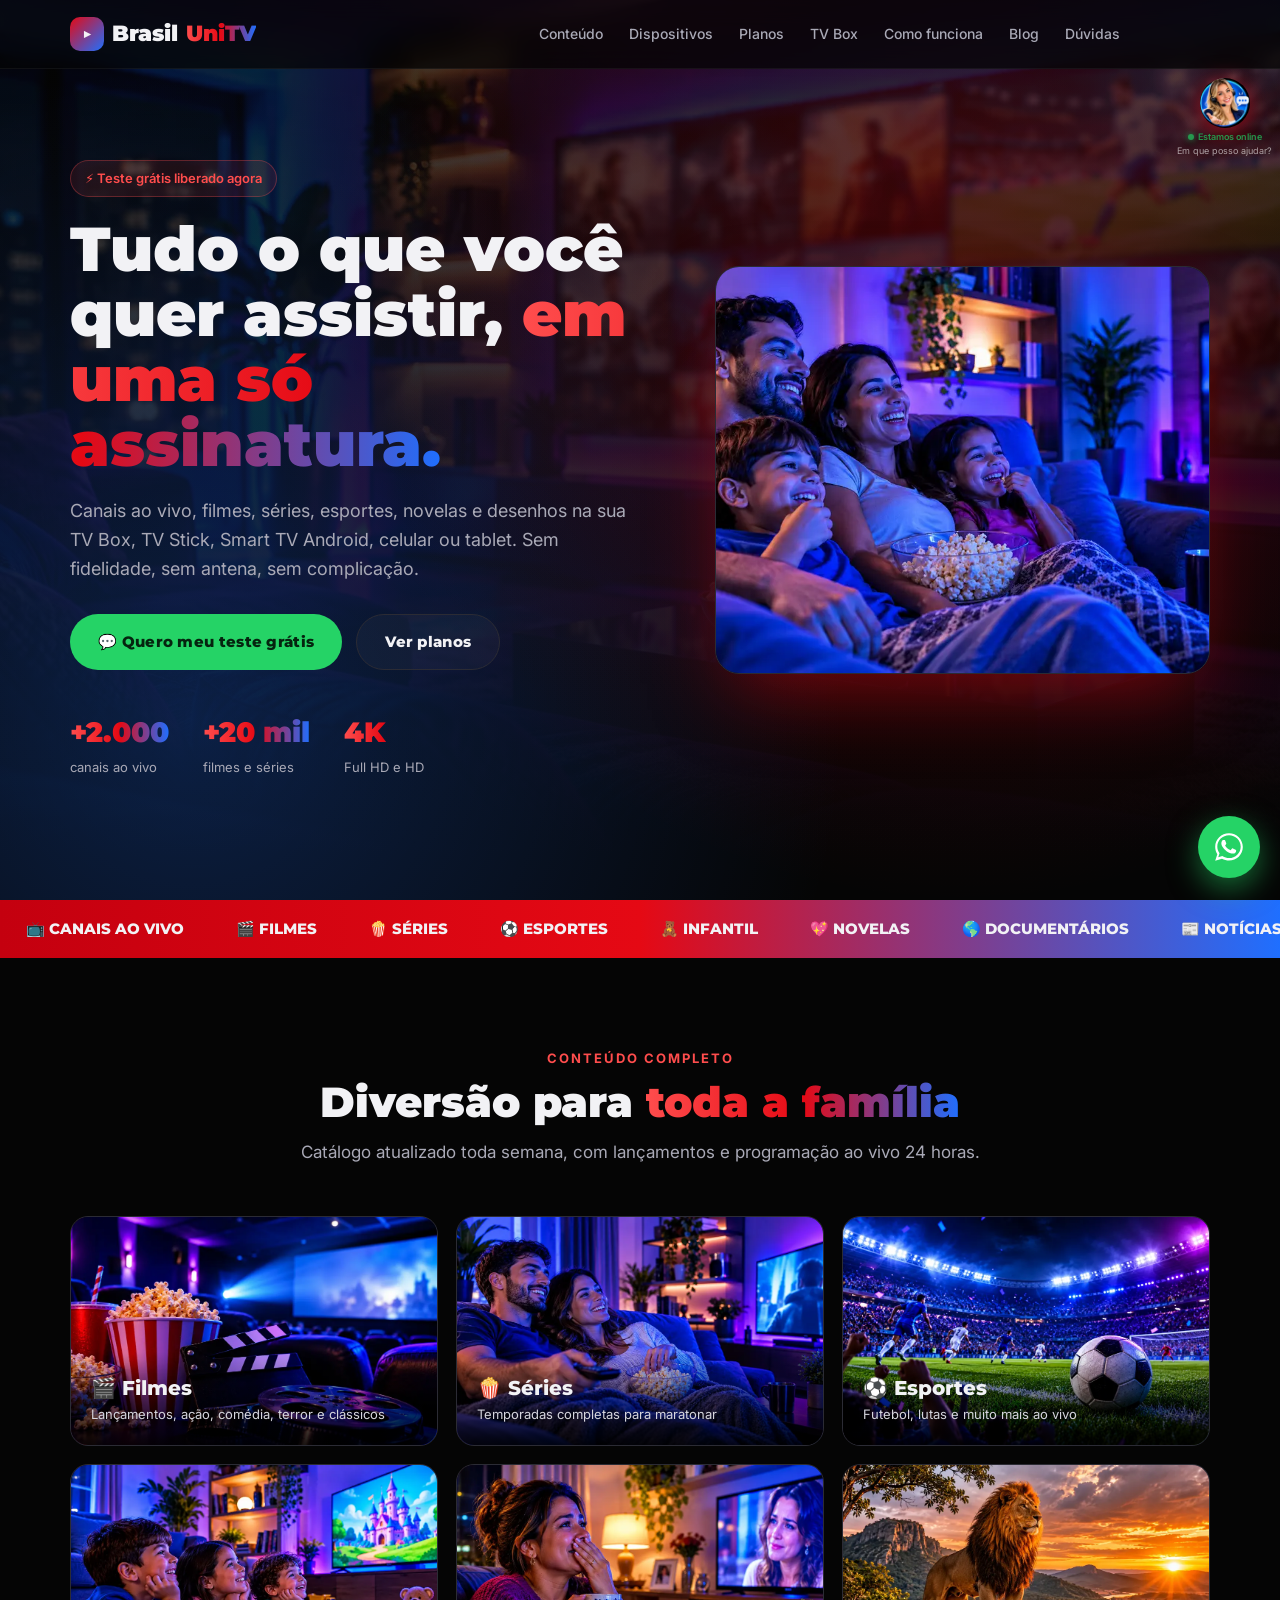
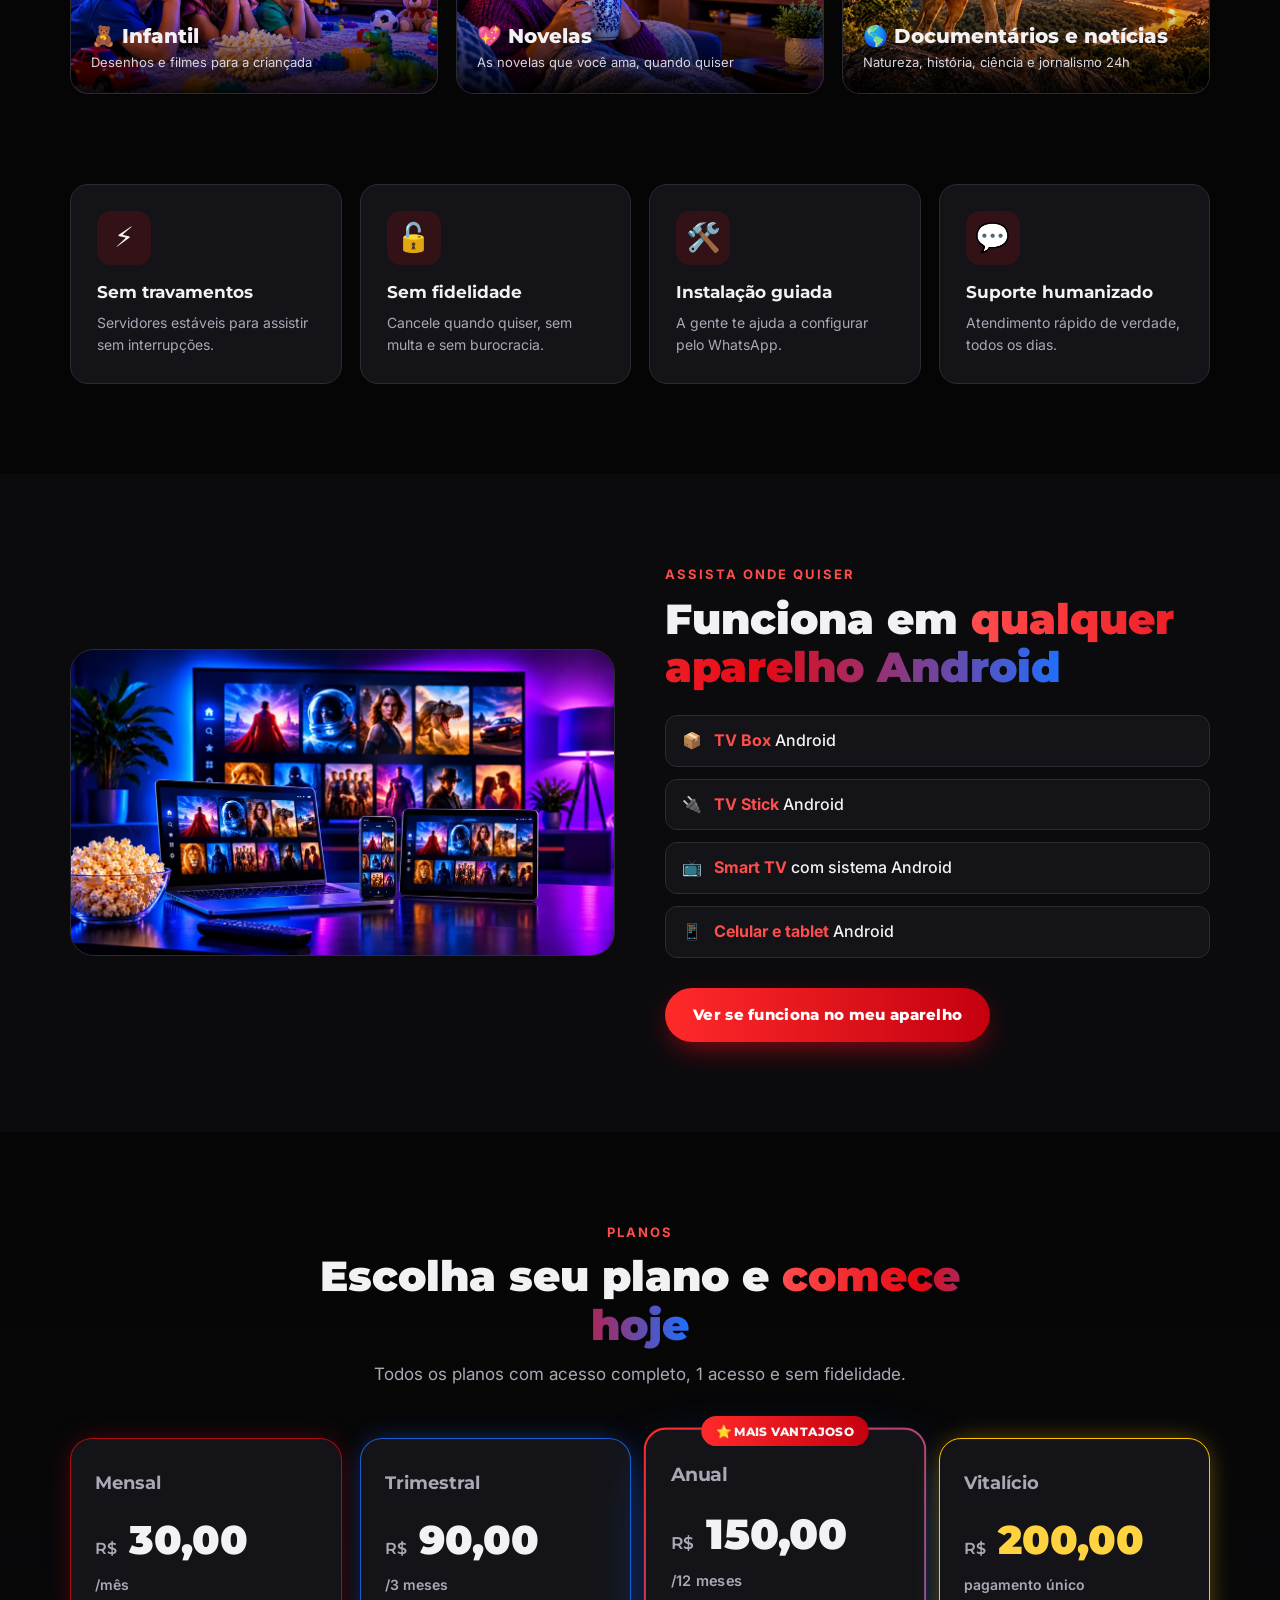
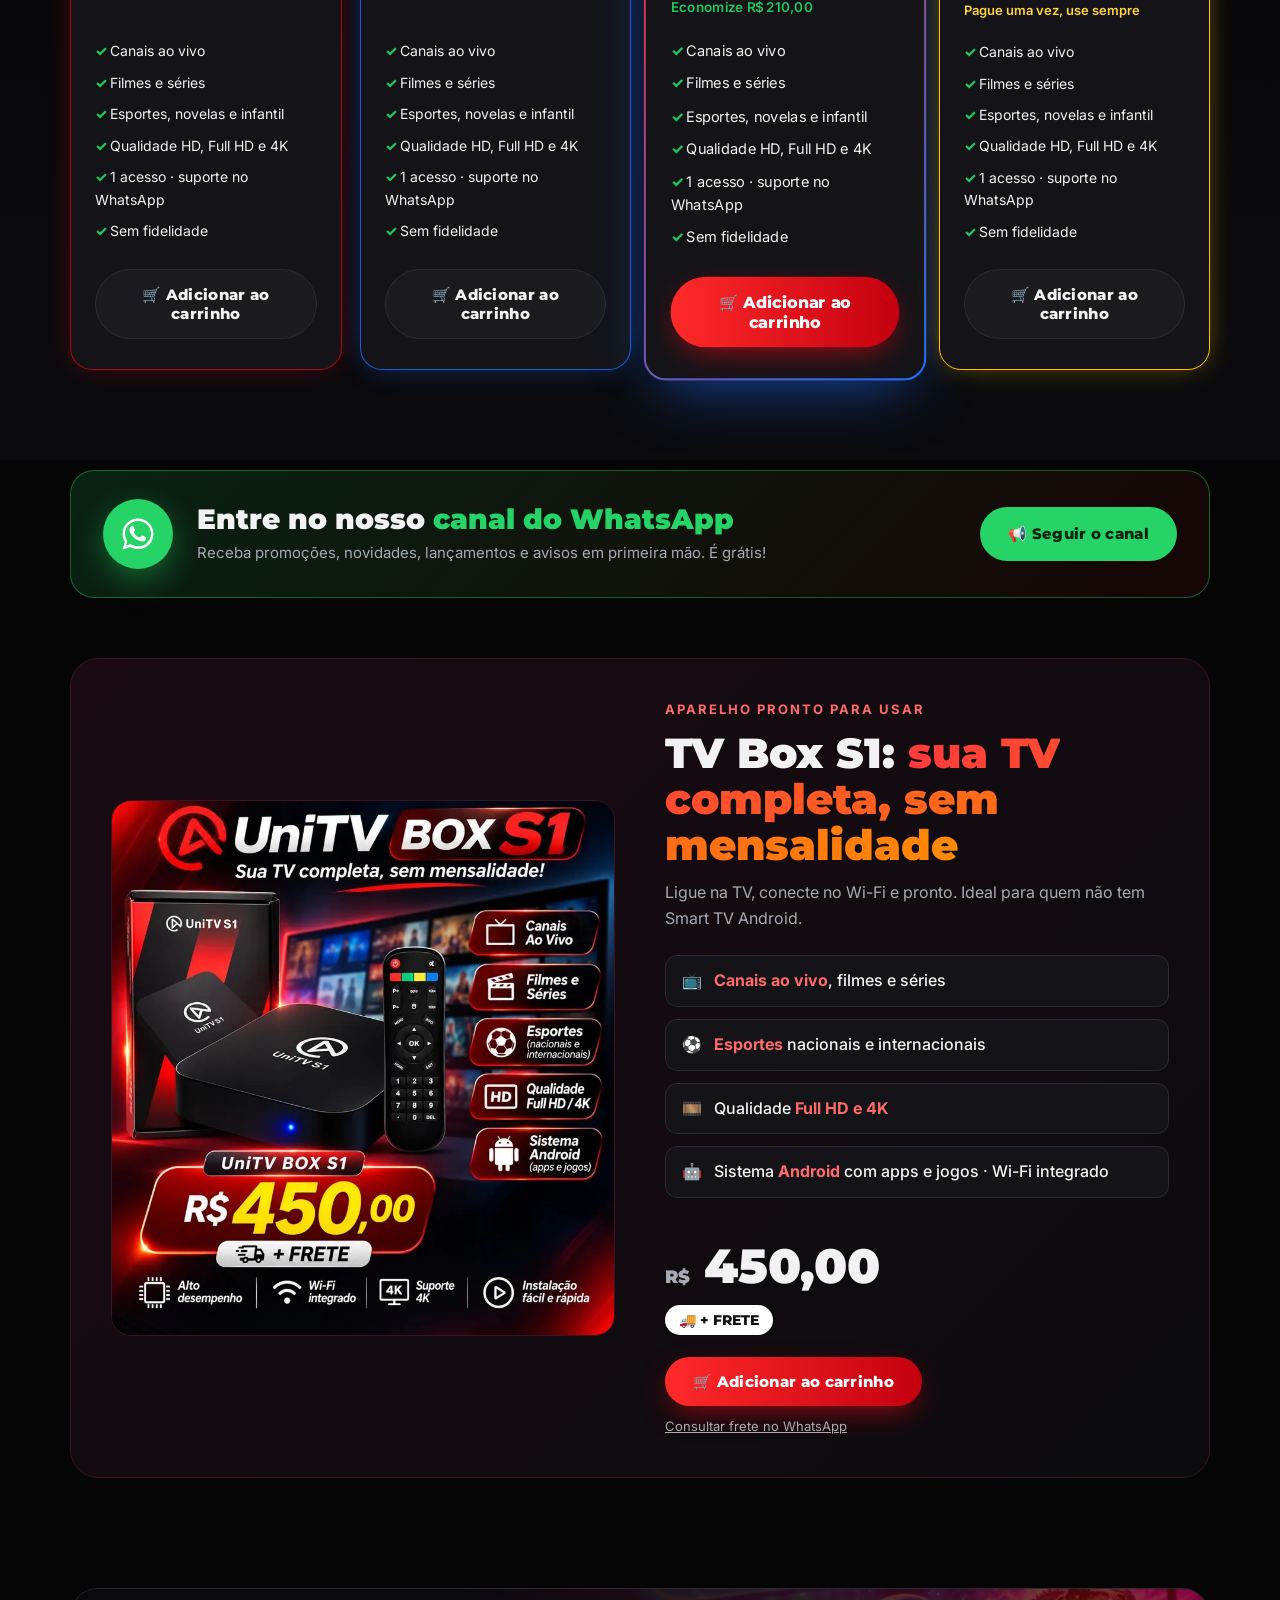
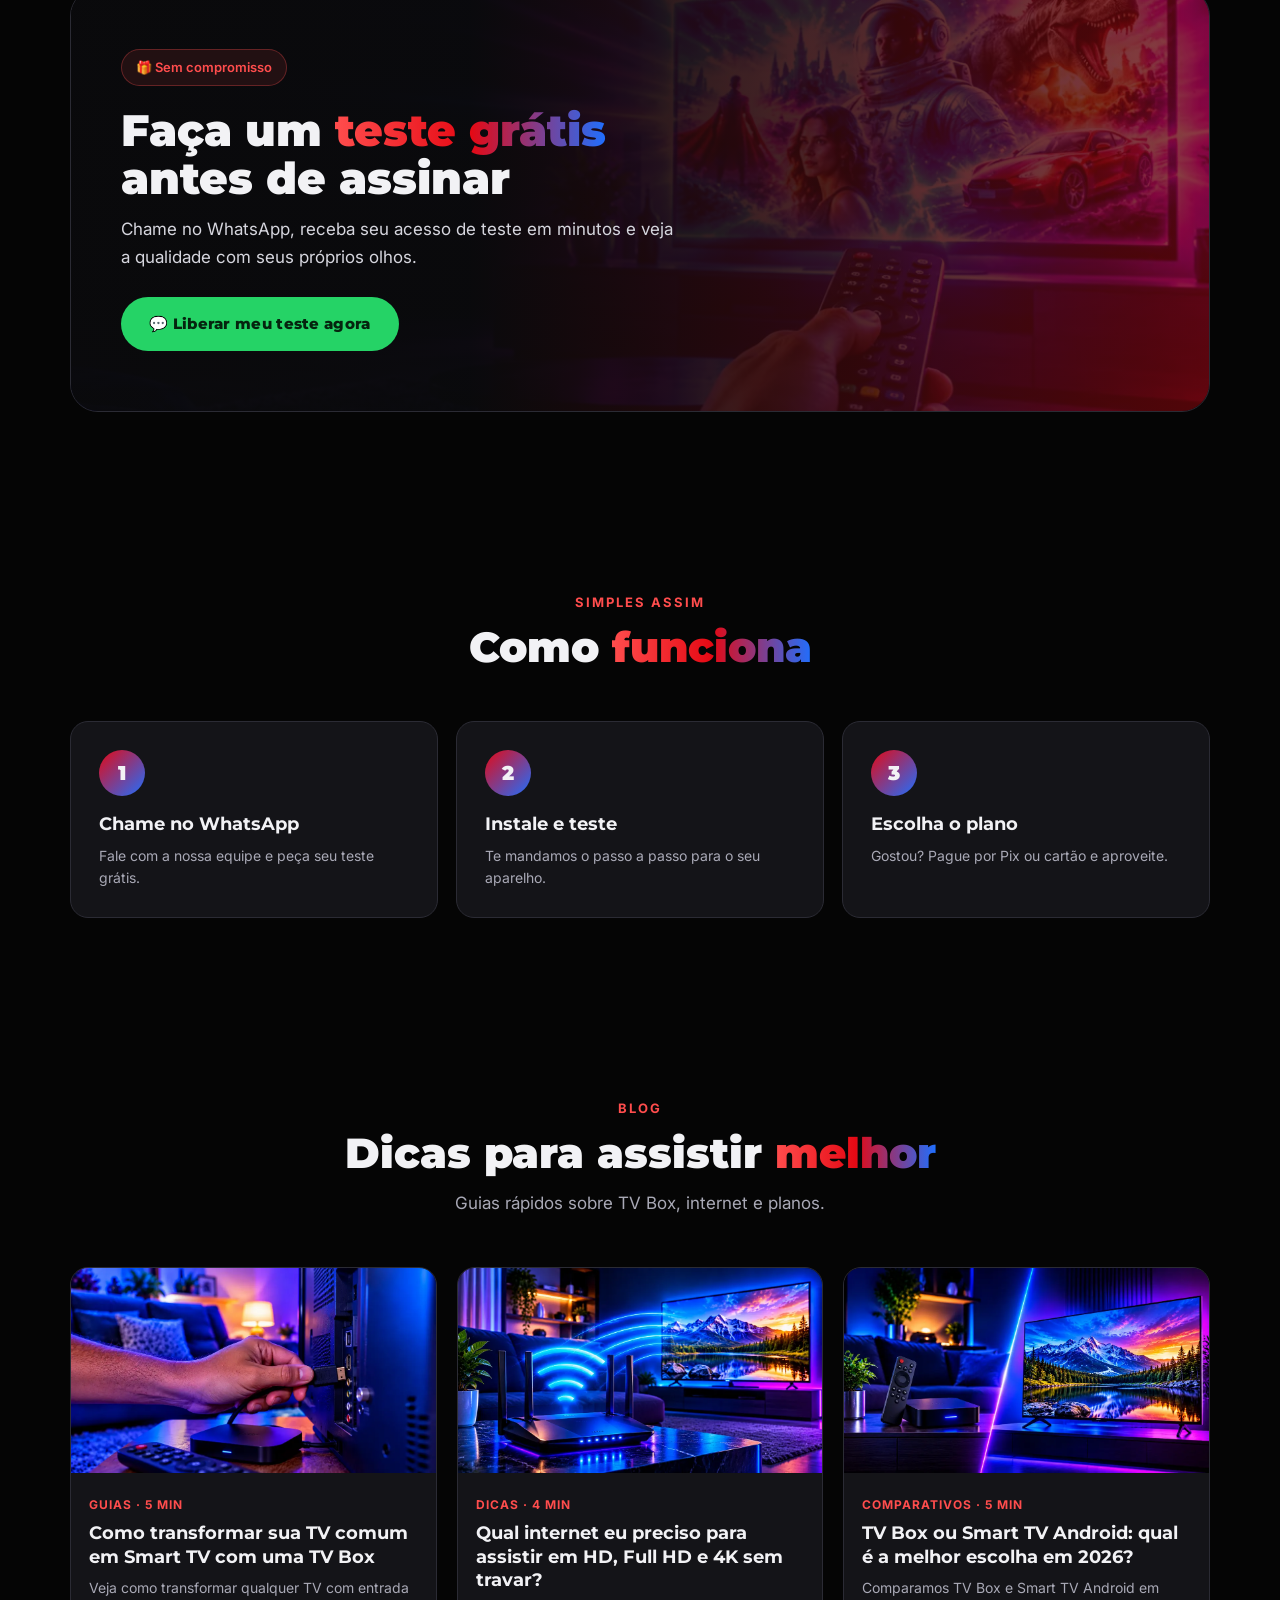
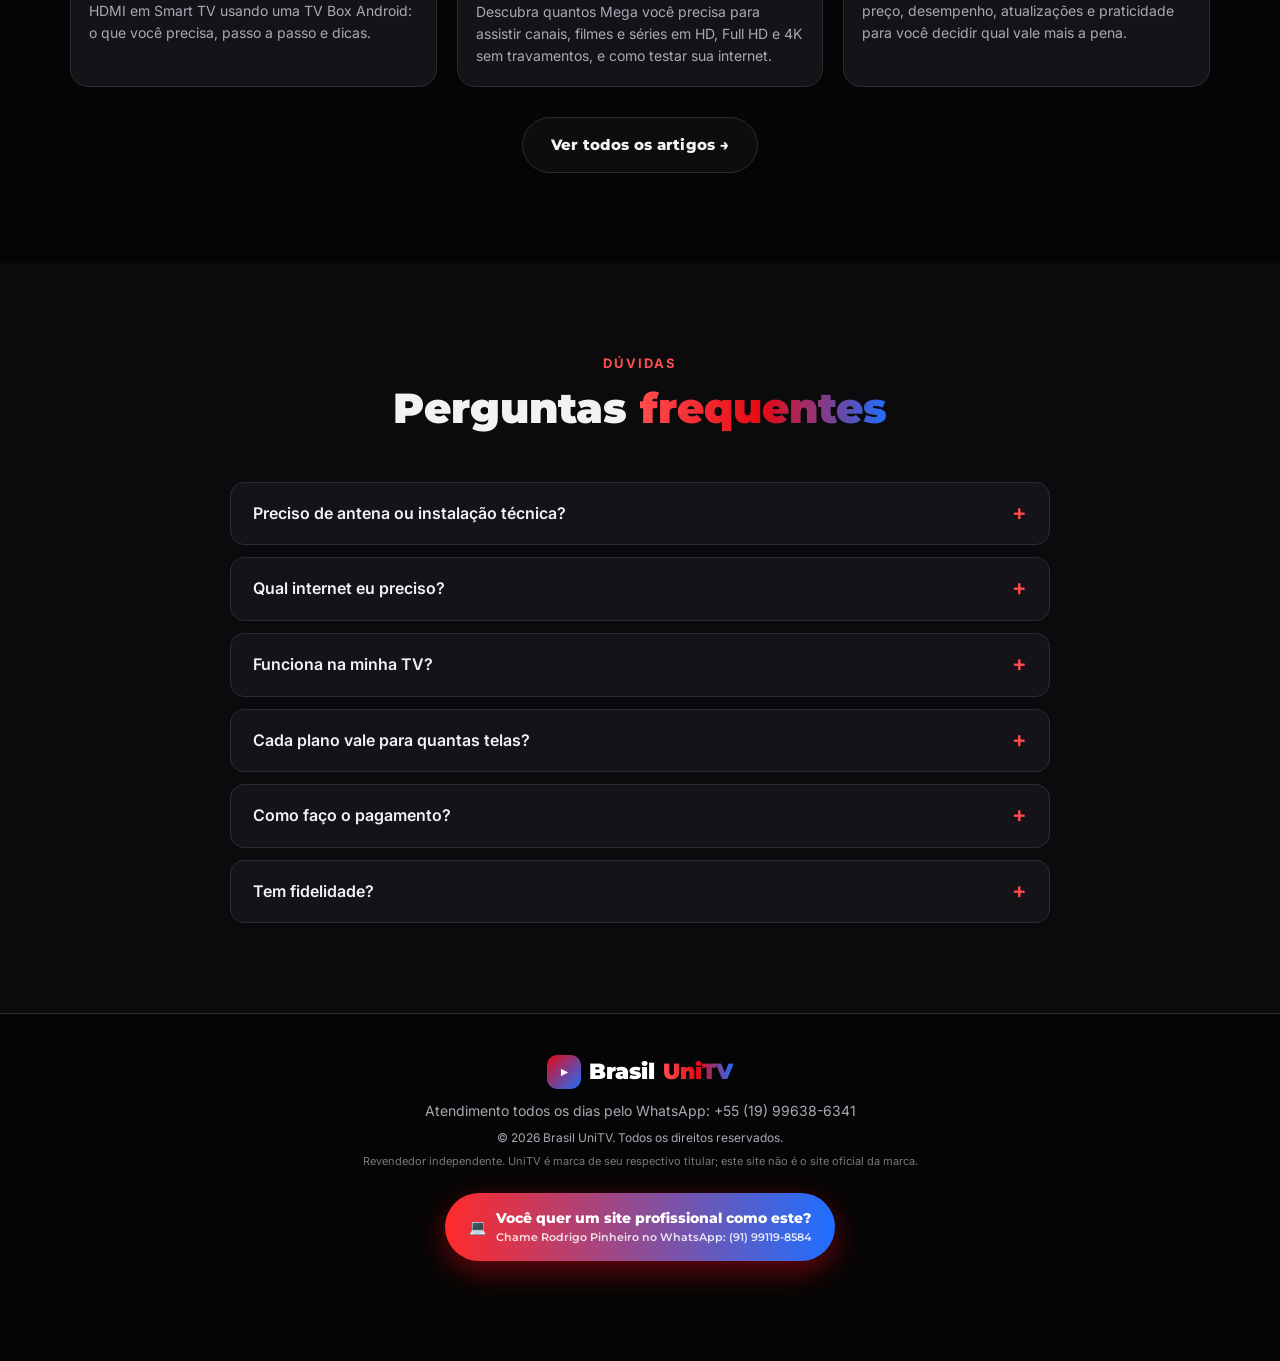
